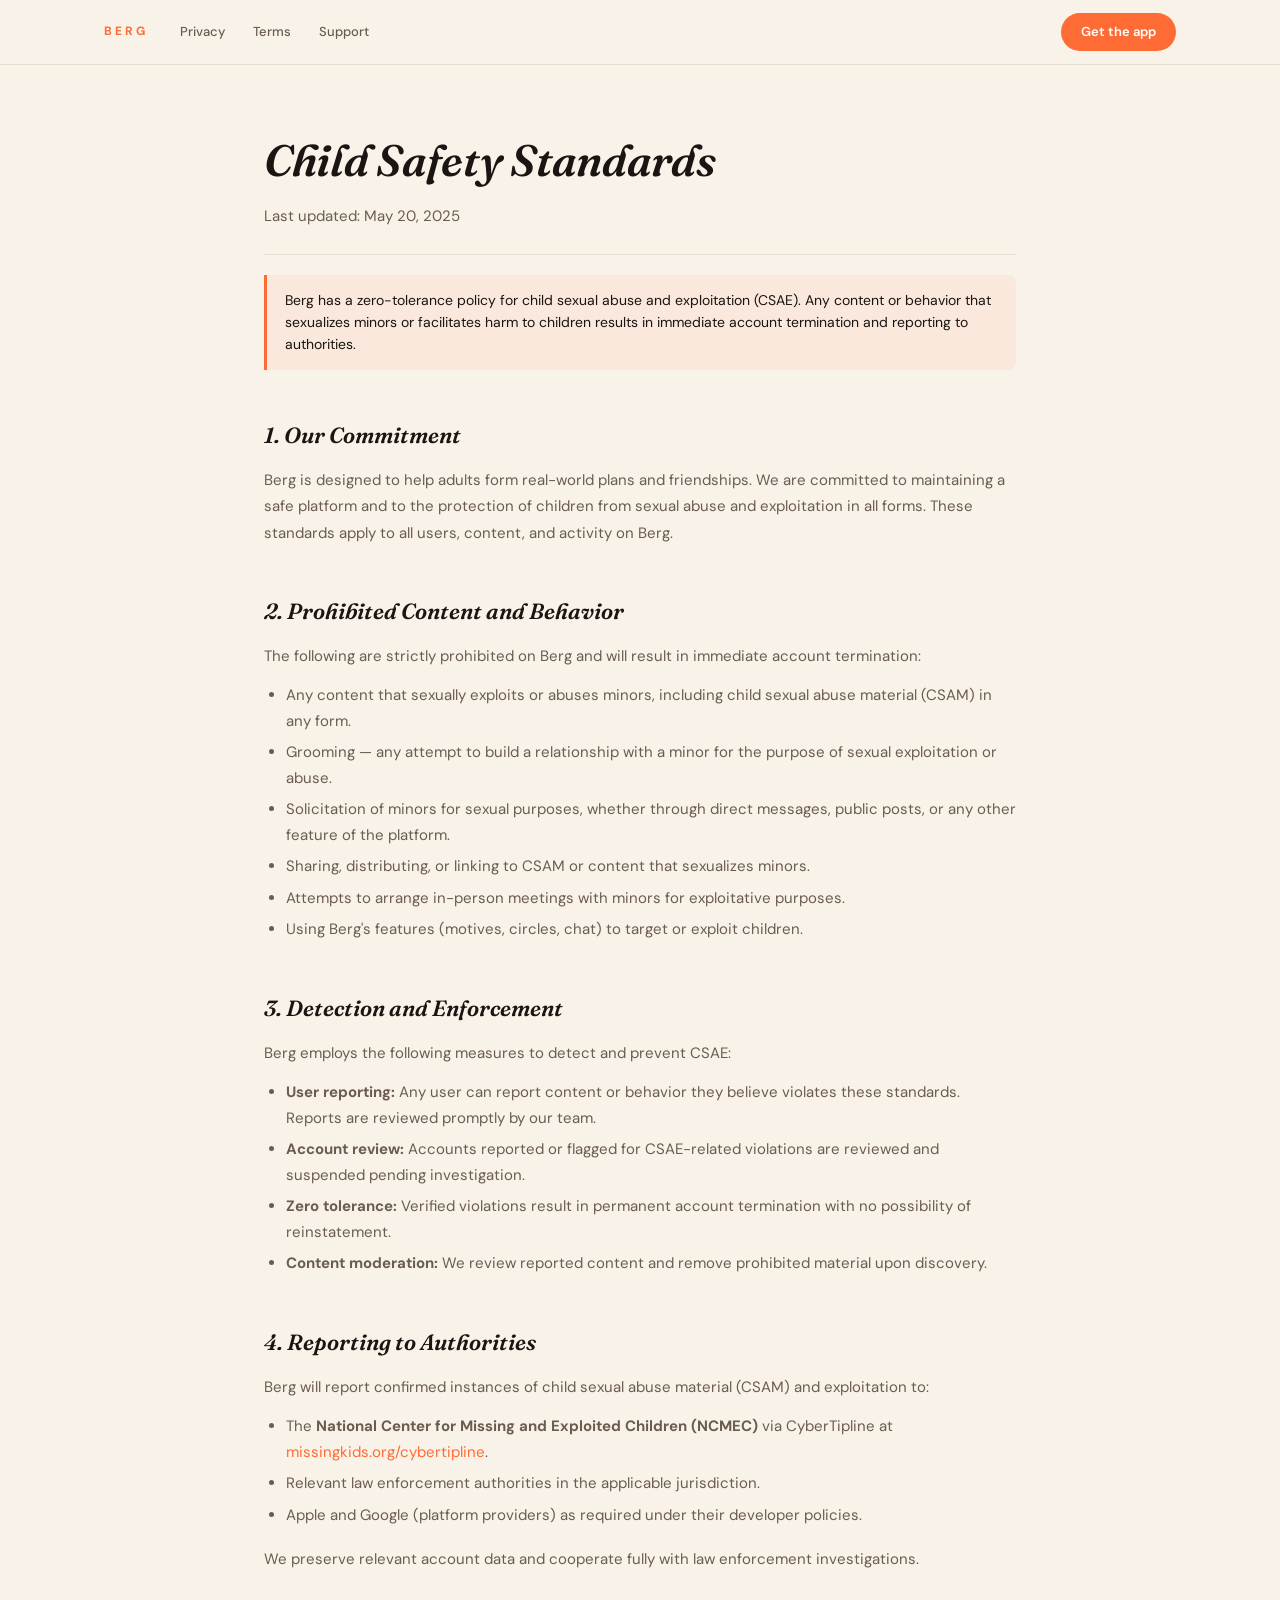
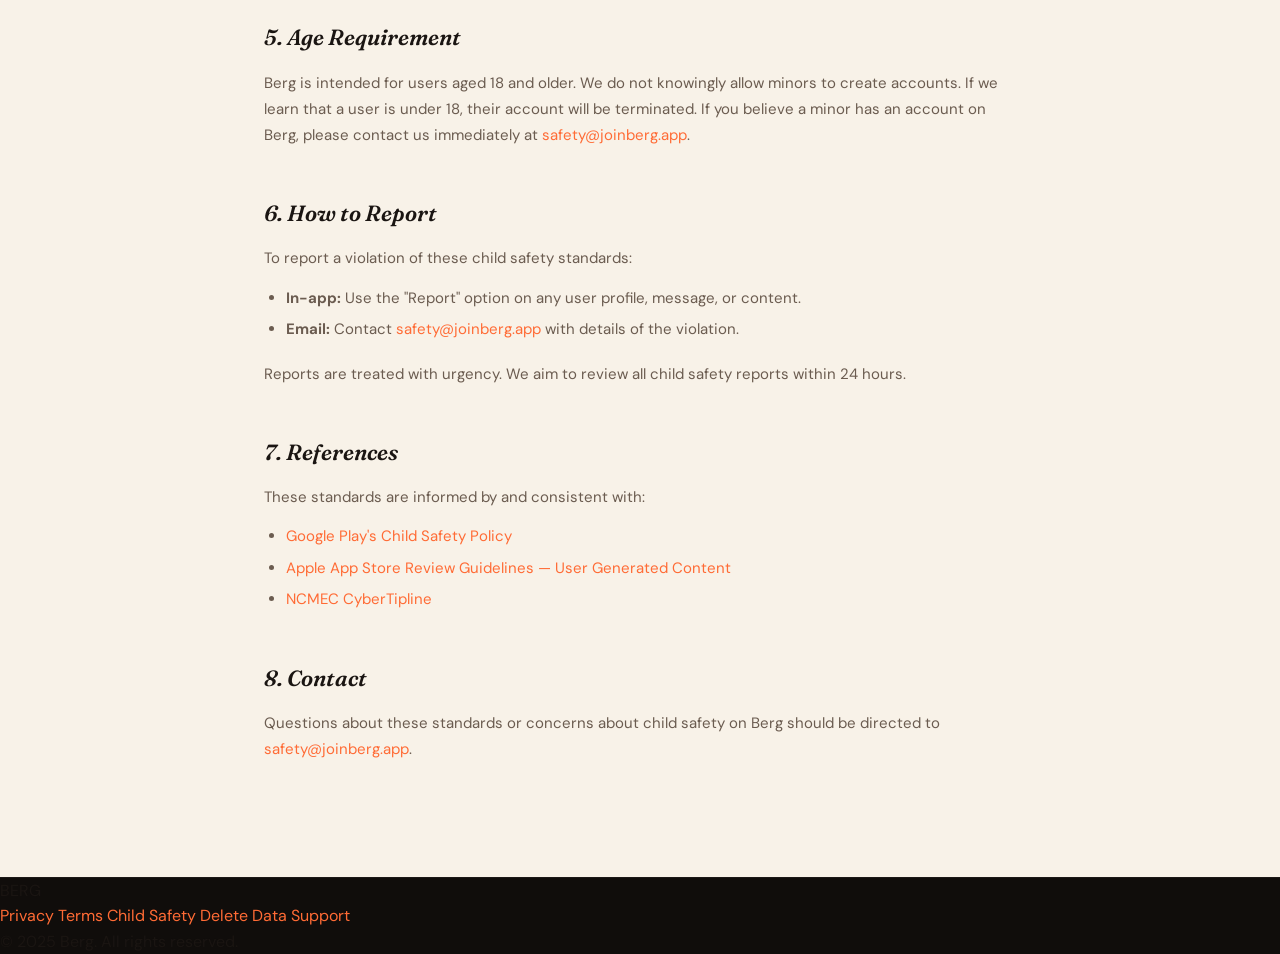
==== csae-standards.html @ 7576d9a3 "feat(csae-standards): add Child Safety Standards page and link in footer" ====
<!DOCTYPE html>
<html lang="en">
<head>
  <meta charset="UTF-8" />
  <meta name="viewport" content="width=device-width, initial-scale=1.0" />
  <title>Child Safety Standards — Berg</title>
  <meta name="description" content="Berg's standards and policies against child sexual abuse and exploitation (CSAE)." />
  <link rel="canonical" href="https://berg.app/csae-standards.html" />
  <link rel="stylesheet" href="styles.css" />
</head>
<body>

  <nav class="nav" aria-label="Main navigation">
    <div class="nav-inner">
      <a href="index.html" class="nav-wordmark" aria-label="Berg home">BERG</a>
      <div class="nav-links">
        <a href="privacy.html">Privacy</a>
        <a href="terms.html">Terms</a>
        <a href="mailto:support@joinberg.app">Support</a>
      </div>
      <a href="index.html#download" class="nav-cta">Get the app</a>
      <button class="nav-hamburger" aria-label="Open menu" aria-expanded="false">
        <span></span><span></span><span></span>
      </button>
    </div>
    <div class="nav-mobile" aria-hidden="true">
      <a href="privacy.html">Privacy</a>
      <a href="terms.html">Terms</a>
      <a href="mailto:support@joinberg.app">Support</a>
      <a href="index.html#download" class="nav-mobile-cta">Get the app</a>
    </div>
  </nav>

  <main>
    <div class="legal-page">
      <h1>Child Safety Standards</h1>
      <p class="legal-meta">Last updated: May 20, 2025</p>

      <div class="legal-highlight">
        Berg has a zero-tolerance policy for child sexual abuse and exploitation (CSAE). Any content or behavior that sexualizes minors or facilitates harm to children results in immediate account termination and reporting to authorities.
      </div>

      <h2>1. Our Commitment</h2>
      <p>Berg is designed to help adults form real-world plans and friendships. We are committed to maintaining a safe platform and to the protection of children from sexual abuse and exploitation in all forms. These standards apply to all users, content, and activity on Berg.</p>

      <h2>2. Prohibited Content and Behavior</h2>
      <p>The following are strictly prohibited on Berg and will result in immediate account termination:</p>
      <ul>
        <li>Any content that sexually exploits or abuses minors, including child sexual abuse material (CSAM) in any form.</li>
        <li>Grooming — any attempt to build a relationship with a minor for the purpose of sexual exploitation or abuse.</li>
        <li>Solicitation of minors for sexual purposes, whether through direct messages, public posts, or any other feature of the platform.</li>
        <li>Sharing, distributing, or linking to CSAM or content that sexualizes minors.</li>
        <li>Attempts to arrange in-person meetings with minors for exploitative purposes.</li>
        <li>Using Berg's features (motives, circles, chat) to target or exploit children.</li>
      </ul>

      <h2>3. Detection and Enforcement</h2>
      <p>Berg employs the following measures to detect and prevent CSAE:</p>
      <ul>
        <li><strong>User reporting:</strong> Any user can report content or behavior they believe violates these standards. Reports are reviewed promptly by our team.</li>
        <li><strong>Account review:</strong> Accounts reported or flagged for CSAE-related violations are reviewed and suspended pending investigation.</li>
        <li><strong>Zero tolerance:</strong> Verified violations result in permanent account termination with no possibility of reinstatement.</li>
        <li><strong>Content moderation:</strong> We review reported content and remove prohibited material upon discovery.</li>
      </ul>

      <h2>4. Reporting to Authorities</h2>
      <p>Berg will report confirmed instances of child sexual abuse material (CSAM) and exploitation to:</p>
      <ul>
        <li>The <strong>National Center for Missing and Exploited Children (NCMEC)</strong> via CyberTipline at <a href="https://www.missingkids.org/gethelpnow/cybertipline" target="_blank" rel="noopener noreferrer">missingkids.org/cybertipline</a>.</li>
        <li>Relevant law enforcement authorities in the applicable jurisdiction.</li>
        <li>Apple and Google (platform providers) as required under their developer policies.</li>
      </ul>
      <p>We preserve relevant account data and cooperate fully with law enforcement investigations.</p>

      <h2>5. Age Requirement</h2>
      <p>Berg is intended for users aged 18 and older. We do not knowingly allow minors to create accounts. If we learn that a user is under 18, their account will be terminated. If you believe a minor has an account on Berg, please contact us immediately at <a href="mailto:safety@joinberg.app">safety@joinberg.app</a>.</p>

      <h2>6. How to Report</h2>
      <p>To report a violation of these child safety standards:</p>
      <ul>
        <li><strong>In-app:</strong> Use the "Report" option on any user profile, message, or content.</li>
        <li><strong>Email:</strong> Contact <a href="mailto:safety@joinberg.app">safety@joinberg.app</a> with details of the violation.</li>
      </ul>
      <p>Reports are treated with urgency. We aim to review all child safety reports within 24 hours.</p>

      <h2>7. References</h2>
      <p>These standards are informed by and consistent with:</p>
      <ul>
        <li><a href="https://support.google.com/googleplay/android-developer/answer/14747720" target="_blank" rel="noopener noreferrer">Google Play's Child Safety Policy</a></li>
        <li><a href="https://developer.apple.com/app-store/review/guidelines/#user-generated-content" target="_blank" rel="noopener noreferrer">Apple App Store Review Guidelines — User Generated Content</a></li>
        <li><a href="https://www.missingkids.org/gethelpnow/cybertipline" target="_blank" rel="noopener noreferrer">NCMEC CyberTipline</a></li>
      </ul>

      <h2>8. Contact</h2>
      <p>Questions about these standards or concerns about child safety on Berg should be directed to <a href="mailto:safety@joinberg.app">safety@joinberg.app</a>.</p>

    </div>
  </main>

  <footer class="footer">
    <div class="footer-inner">
      <span class="footer-wordmark">BERG</span>
      <nav class="footer-links" aria-label="Footer navigation">
        <a href="privacy.html">Privacy</a>
        <a href="terms.html">Terms</a>
        <a href="csae-standards.html">Child Safety</a>
        <a href="delete-data.html">Delete Data</a>
        <a href="mailto:support@joinberg.app">Support</a>
      </nav>
      <p class="footer-copy">&copy; 2025 Berg. All rights reserved.</p>
    </div>
  </footer>

</body>
</html>
---- styles.css ----
@import url('https://fonts.googleapis.com/css2?family=Fraunces:ital,wght@0,400;0,600;1,400;1,600&family=DM+Sans:wght@400;500;600;700&display=swap');

/* ── Reset & tokens ──────────────────────────────────────────────────────── */
*, *::before, *::after { box-sizing: border-box; margin: 0; padding: 0; }

:root {
  --primary:       #FF6B35;
  --primary-dk:    #E55A25;
  --primary-a12:   rgba(255,107,53,0.12);
  --primary-a25:   rgba(255,107,53,0.25);
  --bg-warm:       #F8F2E8;
  --bg-dark:       #100D0B;
  --bg-dark2:      #1A1410;
  --bg-card:       #ffffff;
  --text:          #1A1512;
  --text-sec:      #6B5C50;
  --text-inv:      #F2E8DC;
  --text-inv-sec:  rgba(242,232,220,0.55);
  --border:        #E8DDD0;
  --border-dk:     rgba(255,255,255,0.08);
  --radius-sm:     8px;
  --radius-md:     14px;
  --radius-lg:     24px;
  --radius-xl:     32px;
  --shadow-sm:     0 2px 8px rgba(26,21,18,0.06);
  --shadow-md:     0 8px 32px rgba(26,21,18,0.12);
  --shadow-lg:     0 24px 64px rgba(26,21,18,0.18);
  --ff-head:       'Fraunces', Georgia, serif;
  --ff-body:       'DM Sans', system-ui, sans-serif;
  --ease:          cubic-bezier(0.4, 0, 0.2, 1);
}

html { scroll-behavior: smooth; }

body {
  font-family: var(--ff-body);
  background: var(--bg-warm);
  color: var(--text);
  line-height: 1.6;
  -webkit-font-smoothing: antialiased;
  overflow-x: hidden;
}

a { color: var(--primary); text-decoration: none; }
img { max-width: 100%; display: block; }

/* ── Scroll reveal ───────────────────────────────────────────────────────── */
.reveal {
  opacity: 0;
  transform: translateY(24px);
  transition: opacity 0.6s var(--ease), transform 0.6s var(--ease);
}
.reveal.revealed { opacity: 1; transform: translateY(0); }

.stagger-1 { transition-delay: 0.08s; }
.stagger-2 { transition-delay: 0.16s; }
.stagger-3 { transition-delay: 0.24s; }
.stagger-4 { transition-delay: 0.32s; }

@media (prefers-reduced-motion: reduce) {
  .reveal { opacity: 1; transform: none; transition: none; }
  * { animation-duration: 0.01ms !important; transition-duration: 0.01ms !important; }
}

/* ── Layout ──────────────────────────────────────────────────────────────── */
.container {
  max-width: 1120px;
  margin: 0 auto;
  padding: 0 24px;
}
.section { padding: 96px 0; }

/* ── Nav ─────────────────────────────────────────────────────────────────── */
.nav {
  position: sticky;
  top: 0;
  z-index: 200;
  background: rgba(248,242,232,0.88);
  backdrop-filter: blur(20px);
  -webkit-backdrop-filter: blur(20px);
  border-bottom: 1px solid var(--border);
}

.nav-inner {
  max-width: 1120px;
  margin: 0 auto;
  padding: 0 24px;
  height: 64px;
  display: flex;
  align-items: center;
  gap: 32px;
}

.nav-wordmark {
  font-family: var(--ff-body);
  font-weight: 700;
  font-size: 12px;
  letter-spacing: 3px;
  color: var(--primary);
  cursor: pointer;
  flex-shrink: 0;
}

.nav-links {
  display: flex;
  align-items: center;
  gap: 28px;
  flex: 1;
}

.nav-links a {
  font-size: 13px;
  font-weight: 500;
  color: var(--text-sec);
  transition: color 0.18s var(--ease);
  cursor: pointer;
}
.nav-links a:hover { color: var(--text); }

.nav-cta {
  background: var(--primary);
  color: #fff !important;
  padding: 9px 20px;
  border-radius: 20px;
  font-size: 13px;
  font-weight: 600;
  transition: background 0.18s var(--ease), transform 0.18s var(--ease);
  flex-shrink: 0;
  cursor: pointer;
}
.nav-cta:hover { background: var(--primary-dk); transform: translateY(-1px); }

.nav-hamburger {
  display: none;
  flex-direction: column;
  justify-content: center;
  gap: 5px;
  width: 40px;
  height: 40px;
  background: none;
  border: none;
  cursor: pointer;
  padding: 8px;
  margin-left: auto;
}
.nav-hamburger span {
  display: block;
  height: 1.5px;
  background: var(--text);
  border-radius: 2px;
  transition: transform 0.2s, opacity 0.2s;
}
.nav-hamburger.open span:nth-child(1) { transform: translateY(6.5px) rotate(45deg); }
.nav-hamburger.open span:nth-child(2) { opacity: 0; }
.nav-hamburger.open span:nth-child(3) { transform: translateY(-6.5px) rotate(-45deg); }

.nav-mobile {
  display: none;
  flex-direction: column;
  background: rgba(248,242,232,0.98);
  backdrop-filter: blur(20px);
  border-top: 1px solid var(--border);
  padding: 20px 24px 28px;
  gap: 4px;
}
.nav-mobile.open { display: flex; }
.nav-mobile a {
  font-size: 15px;
  font-weight: 500;
  color: var(--text-sec);
  padding: 10px 0;
  border-bottom: 1px solid var(--border);
  transition: color 0.15s;
}
.nav-mobile a:last-child { border-bottom: none; }
.nav-mobile a:hover { color: var(--text); }
.nav-mobile-cta {
  margin-top: 12px;
  background: var(--primary) !important;
  color: #fff !important;
  text-align: center;
  padding: 13px !important;
  border-radius: var(--radius-md) !important;
  border-bottom: none !important;
  font-weight: 600 !important;
}

/* ── Hero ────────────────────────────────────────────────────────────────── */
.hero {
  background: var(--bg-dark);
  position: relative;
  overflow: hidden;
  padding: 88px 0 104px;
}

.hero-bg-glow {
  position: absolute;
  bottom: -100px;
  left: 50%;
  transform: translateX(-50%);
  width: 900px;
  height: 500px;
  background: radial-gradient(ellipse at center, rgba(255,107,53,0.16) 0%, transparent 65%);
  pointer-events: none;
}

.hero-inner {
  display: grid;
  grid-template-columns: 1fr 440px;
  gap: 80px;
  align-items: center;
}

.hero-eyebrow {
  display: inline-flex;
  align-items: center;
  gap: 8px;
  background: var(--primary-a12);
  border: 1px solid var(--primary-a25);
  border-radius: 20px;
  padding: 6px 14px;
  font-size: 12px;
  font-weight: 500;
  color: var(--primary);
  margin-bottom: 28px;
}
.hero-eyebrow-dot {
  width: 6px;
  height: 6px;
  background: var(--primary);
  border-radius: 50%;
  animation: pulse 2.4s ease-in-out infinite;
  flex-shrink: 0;
}
@keyframes pulse {
  0%, 100% { opacity: 1; transform: scale(1); }
  50%       { opacity: 0.4; transform: scale(0.75); }
}

.hero-headline {
  font-family: var(--ff-head);
  font-size: clamp(36px, 4.5vw, 60px);
  font-style: italic;
  font-weight: 600;
  color: var(--text-inv);
  line-height: 1.08;
  letter-spacing: -0.5px;
  margin-bottom: 22px;
}
.hero-headline em {
  color: var(--primary);
  font-style: italic;
}

.hero-sub {
  font-size: 17px;
  color: var(--text-inv-sec);
  line-height: 1.7;
  margin-bottom: 40px;
}

.hero-actions {
  display: flex;
  gap: 12px;
  flex-wrap: wrap;
}

.store-badge {
  display: inline-flex;
  align-items: center;
  gap: 10px;
  background: #fff;
  color: var(--text);
  padding: 12px 20px;
  border-radius: var(--radius-md);
  font-weight: 600;
  font-size: 14px;
  transition: transform 0.18s var(--ease), box-shadow 0.18s var(--ease);
  box-shadow: 0 2px 12px rgba(0,0,0,0.18);
  cursor: pointer;
}
.store-badge:hover { transform: translateY(-2px); box-shadow: 0 8px 28px rgba(0,0,0,0.22); }
.store-badge svg { flex-shrink: 0; }
.store-badge small  { display: block; font-size: 10px; font-weight: 400; opacity: 0.6; }
.store-badge strong { display: block; font-size: 15px; }

/* ── Phone mockup ────────────────────────────────────────────────────────── */
.hero-visual {
  position: relative;
  display: flex;
  justify-content: center;
  align-items: center;
  z-index: 1;
}

/* Perspective container — enables 3D depth */
.phone-scene {
  perspective: 1400px;
  perspective-origin: 50% 40%;
}

/* Float layer — continuous up/down bob after reveal */
.phone-floater {
  position: relative;
  animation: phoneFloat 7s ease-in-out 1.5s infinite;
}

@keyframes phoneFloat {
  0%, 100% { transform: translateY(0); }
  50%       { transform: translateY(-12px); }
}

/* Reveal layer — 3D rotation on page load */
.phone-wrap {
  position: relative;
  transform-style: preserve-3d;
  animation: phoneReveal 1.4s cubic-bezier(0.22, 1, 0.36, 1) both;
}

@keyframes phoneReveal {
  from {
    opacity: 0;
    transform: rotateY(42deg) rotateX(14deg) translateY(48px) scale(0.88);
  }
  to {
    opacity: 1;
    transform: rotateY(-12deg) rotateX(5deg) translateY(0) scale(1);
  }
}

/* Screen content reveals sequentially after phone settles */
.app-topbar        { animation: contentUp 0.5s cubic-bezier(0.22,1,0.36,1) 1.3s both; }
.app-card-featured { animation: contentUp 0.5s cubic-bezier(0.22,1,0.36,1) 1.45s both; }
.app-row           { animation: contentUp 0.5s cubic-bezier(0.22,1,0.36,1) 1.6s both; }
.app-pill          { animation: contentUp 0.5s cubic-bezier(0.22,1,0.36,1) 1.75s both; }

@keyframes contentUp {
  from { opacity: 0; transform: translateY(14px); }
  to   { opacity: 1; transform: translateY(0); }
}

/* Float badges fade in after phone settles */
.float-badge--tl { animation: floaty 5s ease-in-out 2.4s infinite, badgeFadeIn 0.6s cubic-bezier(0.22,1,0.36,1) 1.8s both; }
.float-badge--br { animation: floaty 5s ease-in-out 3.5s infinite, badgeFadeIn 0.6s cubic-bezier(0.22,1,0.36,1) 2.0s both; }

@keyframes badgeFadeIn {
  from { opacity: 0; transform: scale(0.85) translateY(6px); }
  to   { opacity: 1; transform: scale(1) translateY(0); }
}

@media (prefers-reduced-motion: reduce) {
  .phone-wrap,
  .phone-floater,
  .app-topbar,
  .app-card-featured,
  .app-row,
  .app-pill,
  .float-badge--tl,
  .float-badge--br { animation: none; opacity: 1; transform: none; }
}

.phone-frame {
  width: 256px;
  height: 520px;
  background: var(--bg-dark2);
  border-radius: 48px;
  border: 2px solid rgba(255,255,255,0.1);
  position: relative;
  box-shadow:
    0 48px 96px rgba(0,0,0,0.55),
    0 0 0 1px rgba(255,255,255,0.04) inset,
    0 1px 0 rgba(255,255,255,0.08) inset;
  overflow: hidden;
}

.phone-notch {
  position: absolute;
  top: 0;
  left: 50%;
  transform: translateX(-50%);
  width: 88px;
  height: 26px;
  background: var(--bg-dark2);
  border-radius: 0 0 16px 16px;
  z-index: 10;
}

.phone-screen {
  position: absolute;
  inset: 0;
  background: #0e0b09;
  border-radius: 46px;
  overflow: hidden;
}

/* One-shot shimmer sweep across the screen on reveal */
.phone-screen::after {
  content: '';
  position: absolute;
  inset: 0;
  background: linear-gradient(
    130deg,
    transparent 30%,
    rgba(255,255,255,0.06) 50%,
    transparent 70%
  );
  transform: translateX(-100%);
  animation: screenShimmer 0.9s cubic-bezier(0.4, 0, 0.2, 1) 1.35s both;
  pointer-events: none;
  z-index: 20;
  border-radius: 46px;
}

@keyframes screenShimmer {
  from { transform: translateX(-100%); opacity: 1; }
  to   { transform: translateX(150%);  opacity: 1; }
}

.app-ui {
  padding: 44px 14px 18px;
  height: 100%;
  display: flex;
  flex-direction: column;
  gap: 10px;
}

.app-topbar {
  display: flex;
  justify-content: space-between;
  align-items: center;
  padding-bottom: 4px;
}
.app-topbar-title {
  font-size: 14px;
  font-weight: 700;
  color: var(--text-inv);
  letter-spacing: 0.3px;
}
.app-topbar-av {
  width: 28px;
  height: 28px;
  border-radius: 50%;
  background: linear-gradient(135deg, var(--primary) 0%, #ff9a6c 100%);
}

.app-card-featured {
  background: linear-gradient(140deg, rgba(255,107,53,0.22) 0%, rgba(255,107,53,0.06) 100%);
  border: 1px solid rgba(255,107,53,0.28);
  border-radius: 16px;
  padding: 14px;
}
.app-card-featured-chip {
  font-size: 9px;
  font-weight: 700;
  letter-spacing: 1.2px;
  color: var(--primary);
  margin-bottom: 5px;
}
.app-card-featured-title {
  font-size: 14px;
  font-weight: 700;
  color: var(--text-inv);
  margin-bottom: 4px;
}
.app-card-featured-meta {
  font-size: 10px;
  color: rgba(242,232,220,0.38);
}

.app-row {
  display: grid;
  grid-template-columns: 1fr 1fr;
  gap: 8px;
}
.app-card-sm {
  background: rgba(255,255,255,0.05);
  border: 1px solid rgba(255,255,255,0.07);
  border-radius: 12px;
  padding: 12px;
}
.app-card-sm-icon { font-size: 18px; margin-bottom: 5px; }
.app-card-sm-title { font-size: 11px; font-weight: 700; color: var(--text-inv); margin-bottom: 2px; }
.app-card-sm-meta  { font-size: 9px;  color: rgba(242,232,220,0.38); }

.app-pill {
  margin-top: auto;
  background: var(--primary);
  color: #fff;
  text-align: center;
  padding: 10px;
  border-radius: 12px;
  font-size: 11px;
  font-weight: 600;
}

/* Floating badges */
.float-badge {
  position: absolute;
  background: rgba(255,255,255,0.95);
  backdrop-filter: blur(12px);
  border-radius: 12px;
  padding: 9px 14px;
  box-shadow: var(--shadow-md);
  display: flex;
  align-items: center;
  gap: 8px;
  font-size: 12px;
  font-weight: 600;
  color: var(--text);
  white-space: nowrap;
}
.float-badge--tl {
  top: 48px;
  right: -28px;
}
.float-badge--br {
  bottom: 72px;
  left: -28px;
}

@keyframes floaty {
  0%, 100% { transform: translateY(0); }
  50%       { transform: translateY(-7px); }
}

.avatar-stack { display: flex; }
.av-chip {
  width: 22px;
  height: 22px;
  border-radius: 50%;
  border: 2px solid #fff;
  margin-left: -6px;
}
.av-chip:first-child { margin-left: 0; }
.av-o { background: linear-gradient(135deg, #FF6B35 0%, #ff9a6c 100%); }
.av-p { background: linear-gradient(135deg, #6366f1 0%, #a78bfa 100%); }
.av-g { background: linear-gradient(135deg, #10b981 0%, #34d399 100%); }

/* ── Shared section labels ───────────────────────────────────────────────── */
.section-label {
  font-size: 11px;
  font-weight: 700;
  letter-spacing: 2.5px;
  color: var(--primary);
  text-align: center;
  margin-bottom: 12px;
}

.section-title {
  font-family: var(--ff-head);
  font-size: clamp(28px, 3.5vw, 44px);
  font-style: italic;
  font-weight: 600;
  text-align: center;
  color: var(--text);
  letter-spacing: -0.3px;
  line-height: 1.12;
  margin-bottom: 56px;
}

/* ── Features bento ──────────────────────────────────────────────────────── */
.features { background: var(--bg-warm); }

.bento {
  display: grid;
  grid-template-columns: 1.5fr 1fr 1fr;
  grid-template-rows: auto;
  gap: 18px;
}

.bento-card {
  background: var(--bg-card);
  border-radius: var(--radius-xl);
  padding: 36px 30px;
  border: 1px solid var(--border);
  box-shadow: var(--shadow-sm);
  transition:
    transform 0.22s var(--ease),
    box-shadow 0.22s var(--ease),
    border-color 0.22s var(--ease);
}
.bento-card:hover {
  transform: translateY(-5px);
  box-shadow: var(--shadow-md);
  border-color: var(--primary-a25);
}

.bento-card--accent {
  background: var(--bg-dark);
  border-color: var(--border-dk);
}
.bento-card--accent:hover { border-color: rgba(255,107,53,0.35); }
.bento-card--accent .bento-title { color: var(--text-inv); }
.bento-card--accent .bento-desc  { color: var(--text-inv-sec); }
.bento-card--accent .bento-icon  { background: rgba(255,107,53,0.15); color: var(--primary); }

.bento-icon {
  width: 52px;
  height: 52px;
  border-radius: 14px;
  background: var(--primary-a12);
  color: var(--primary);
  display: flex;
  align-items: center;
  justify-content: center;
  margin-bottom: 22px;
}

.bento-title {
  font-family: var(--ff-head);
  font-size: 24px;
  font-style: italic;
  font-weight: 600;
  color: var(--text);
  margin-bottom: 12px;
}

.bento-desc {
  font-size: 15px;
  color: var(--text-sec);
  line-height: 1.68;
}

.bento-chip {
  display: inline-flex;
  margin-top: 22px;
  background: var(--primary-a12);
  color: var(--primary);
  font-size: 11px;
  font-weight: 600;
  padding: 5px 12px;
  border-radius: 20px;
}

/* ── How it works ────────────────────────────────────────────────────────── */
.how { background: var(--bg-card); }

.steps {
  display: grid;
  grid-template-columns: repeat(3, 1fr);
  gap: 40px;
}

.step { position: relative; text-align: center; }

.step-bg-num {
  position: absolute;
  top: -12px;
  left: 50%;
  transform: translateX(-50%);
  font-family: var(--ff-head);
  font-size: 120px;
  font-weight: 600;
  font-style: italic;
  color: rgba(26,21,18,0.04);
  line-height: 1;
  user-select: none;
  pointer-events: none;
  white-space: nowrap;
}

.step-content { position: relative; padding-top: 28px; }

.step-tag {
  display: inline-block;
  font-size: 11px;
  font-weight: 700;
  letter-spacing: 2px;
  color: var(--primary);
  margin-bottom: 12px;
}

.step-title {
  font-family: var(--ff-head);
  font-size: 22px;
  font-style: italic;
  font-weight: 600;
  color: var(--text);
  margin-bottom: 10px;
}

.step-desc {
  font-size: 15px;
  color: var(--text-sec);
  line-height: 1.65;
  max-width: 280px;
  margin: 0 auto;
}

/* ── Testimonials ────────────────────────────────────────────────────────── */
.testimonials { background: var(--bg-warm); }

.testimonials-grid {
  display: grid;
  grid-template-columns: repeat(3, 1fr);
  gap: 18px;
}

.testimonial {
  background: var(--bg-card);
  border-radius: var(--radius-lg);
  padding: 28px;
  border: 1px solid var(--border);
  box-shadow: var(--shadow-sm);
  transition: transform 0.2s var(--ease), box-shadow 0.2s var(--ease);
}
.testimonial:hover { transform: translateY(-3px); box-shadow: var(--shadow-md); }

.testimonial-stars {
  color: #F59E0B;
  font-size: 14px;
  letter-spacing: 1px;
  margin-bottom: 14px;
}

.testimonial-text {
  font-size: 15px;
  color: var(--text);
  line-height: 1.72;
  font-style: italic;
  margin-bottom: 22px;
}

.testimonial-author {
  display: flex;
  align-items: center;
  gap: 12px;
}

.testimonial-av {
  width: 40px;
  height: 40px;
  border-radius: 50%;
  flex-shrink: 0;
}
.av-or { background: linear-gradient(135deg, #FF6B35 0%, #ff9a6c 100%); }
.av-pu { background: linear-gradient(135deg, #6366f1 0%, #a78bfa 100%); }
.av-gr { background: linear-gradient(135deg, #10b981 0%, #34d399 100%); }

.testimonial-name { font-size: 14px; font-weight: 600; color: var(--text); }
.testimonial-role { font-size: 12px; color: var(--text-sec); margin-top: 2px; }

/* ── Download CTA ────────────────────────────────────────────────────────── */
.cta-section {
  background: var(--bg-dark);
  padding: 100px 0;
  text-align: center;
  position: relative;
  overflow: hidden;
}

.cta-glow {
  position: absolute;
  top: 50%;
  left: 50%;
  transform: translate(-50%, -50%);
  width: 700px;
  height: 400px;
  background: radial-gradient(ellipse at center, rgba(255,107,53,0.18) 0%, transparent 65%);
  pointer-events: none;
}

.cta-section .hero-headline  { color: var(--text-inv); margin-bottom: 18px; }
.cta-section .hero-sub       { color: var(--text-inv-sec); margin-bottom: 40px; }
.cta-section .hero-actions   { justify-content: center; }

/* ── Footer ──────────────────────────────────────────────────────────────── */
.footer {
  background: var(--bg-dark);
  border-top: 1px solid rgba(255,255,255,0.05);
}

.footer-body {
  display: grid;
  grid-template-columns: 2fr 1fr 1fr;
  gap: 48px;
  padding: 64px 24px 48px;
  max-width: 1120px;
  margin: 0 auto;
}

.footer-tagline {
  font-size: 13px;
  color: rgba(242,232,220,0.32);
  line-height: 1.7;
  margin-top: 12px;
}

.footer-col-label {
  font-size: 11px;
  font-weight: 700;
  letter-spacing: 2px;
  color: rgba(242,232,220,0.28);
  text-transform: uppercase;
  margin-bottom: 16px;
}

.footer-col {
  display: flex;
  flex-direction: column;
  gap: 10px;
}
.footer-col a {
  font-size: 13px;
  color: rgba(242,232,220,0.48);
  transition: color 0.15s;
}
.footer-col a:hover { color: var(--text-inv); }

.footer-base {
  border-top: 1px solid rgba(255,255,255,0.05);
  padding: 20px 24px;
  text-align: center;
}
.footer-base p {
  font-size: 12px;
  color: rgba(242,232,220,0.18);
}

/* ── Legal pages ─────────────────────────────────────────────────────────── */
.legal-page {
  max-width: 800px;
  margin: 0 auto;
  padding: 60px 24px 100px;
}

.legal-page h1 {
  font-family: var(--ff-head);
  font-size: clamp(30px, 4vw, 44px);
  font-style: italic;
  font-weight: 600;
  color: var(--text);
  margin-bottom: 8px;
  letter-spacing: -0.3px;
}

.legal-meta {
  font-size: 13px;
  color: var(--text-sec);
  margin-bottom: 48px;
  padding-bottom: 24px;
  border-bottom: 1px solid var(--border);
}

.legal-page h2 {
  font-family: var(--ff-head);
  font-size: 22px;
  font-style: italic;
  font-weight: 600;
  color: var(--text);
  margin: 48px 0 14px;
}

.legal-page h3 {
  font-size: 15px;
  font-weight: 600;
  color: var(--text);
  margin: 24px 0 8px;
}

.legal-page p {
  font-size: 15px;
  color: var(--text-sec);
  line-height: 1.75;
  margin-bottom: 14px;
}

.legal-page ul,
.legal-page ol {
  margin: 10px 0 18px 22px;
}

.legal-page li {
  font-size: 15px;
  color: var(--text-sec);
  line-height: 1.7;
  margin-bottom: 6px;
}

.legal-page a { color: var(--primary); }

.legal-highlight {
  background: rgba(255,107,53,0.07);
  border-left: 3px solid var(--primary);
  border-radius: 0 var(--radius-sm) var(--radius-sm) 0;
  padding: 14px 18px;
  margin: 20px 0;
  font-size: 14px;
  color: var(--text);
  line-height: 1.6;
}

/* ── Responsive ──────────────────────────────────────────────────────────── */
@media (max-width: 1024px) {
  .hero-inner {
    grid-template-columns: 1fr;
    text-align: center;
    gap: 64px;
  }
  .hero-eyebrow,
  .hero-actions { justify-content: center; }
  .hero-eyebrow { display: inline-flex; }

  .bento { grid-template-columns: 1fr 1fr; }
  .bento-card:first-child { grid-column: span 2; }

  .footer-body { grid-template-columns: 1fr 1fr; }
  .footer-body > :first-child { grid-column: span 2; }
}

@media (max-width: 768px) {
  .section { padding: 72px 0; }

  .nav-links,
  .nav-cta    { display: none; }
  .nav-hamburger { display: flex; }

  .stats-grid   { flex-direction: column; gap: 20px; }
  .stat-divider { width: 60px; height: 1px; }
  .stat         { padding: 0; }

  .steps                  { grid-template-columns: 1fr; gap: 52px; }
  .step-bg-num            { font-size: 80px; }
  .testimonials-grid      { grid-template-columns: 1fr; }

  .float-badge--tl { right: -8px; }
  .float-badge--br { left: -8px; }
}

@media (max-width: 640px) {
  .hero { padding: 64px 0 80px; }

  .bento                        { grid-template-columns: 1fr; }
  .bento-card:first-child       { grid-column: span 1; }

  .phone-frame  { width: 220px; height: 448px; }
  .float-badge  { display: none; }

  .footer-body  { grid-template-columns: 1fr; }
  .footer-body > :first-child { grid-column: span 1; }

  .store-badge  { font-size: 13px; padding: 10px 16px; }
}
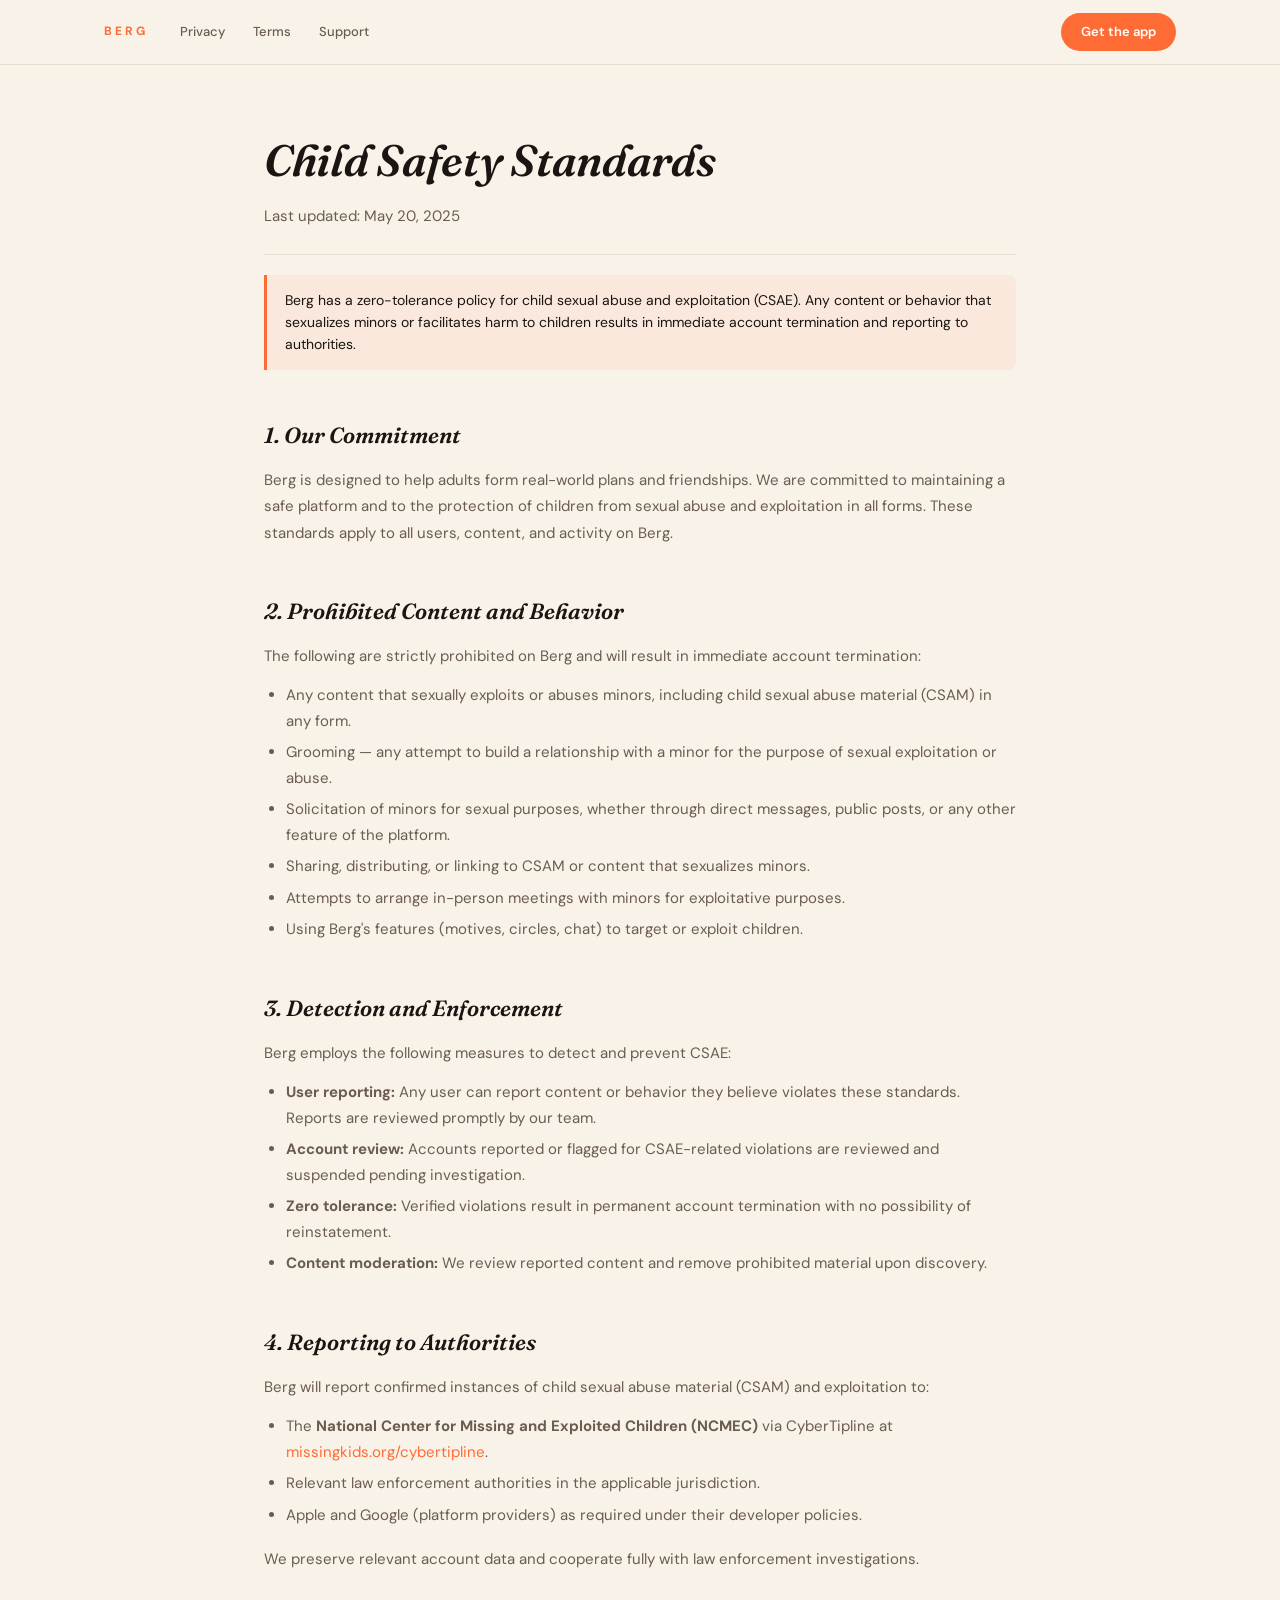
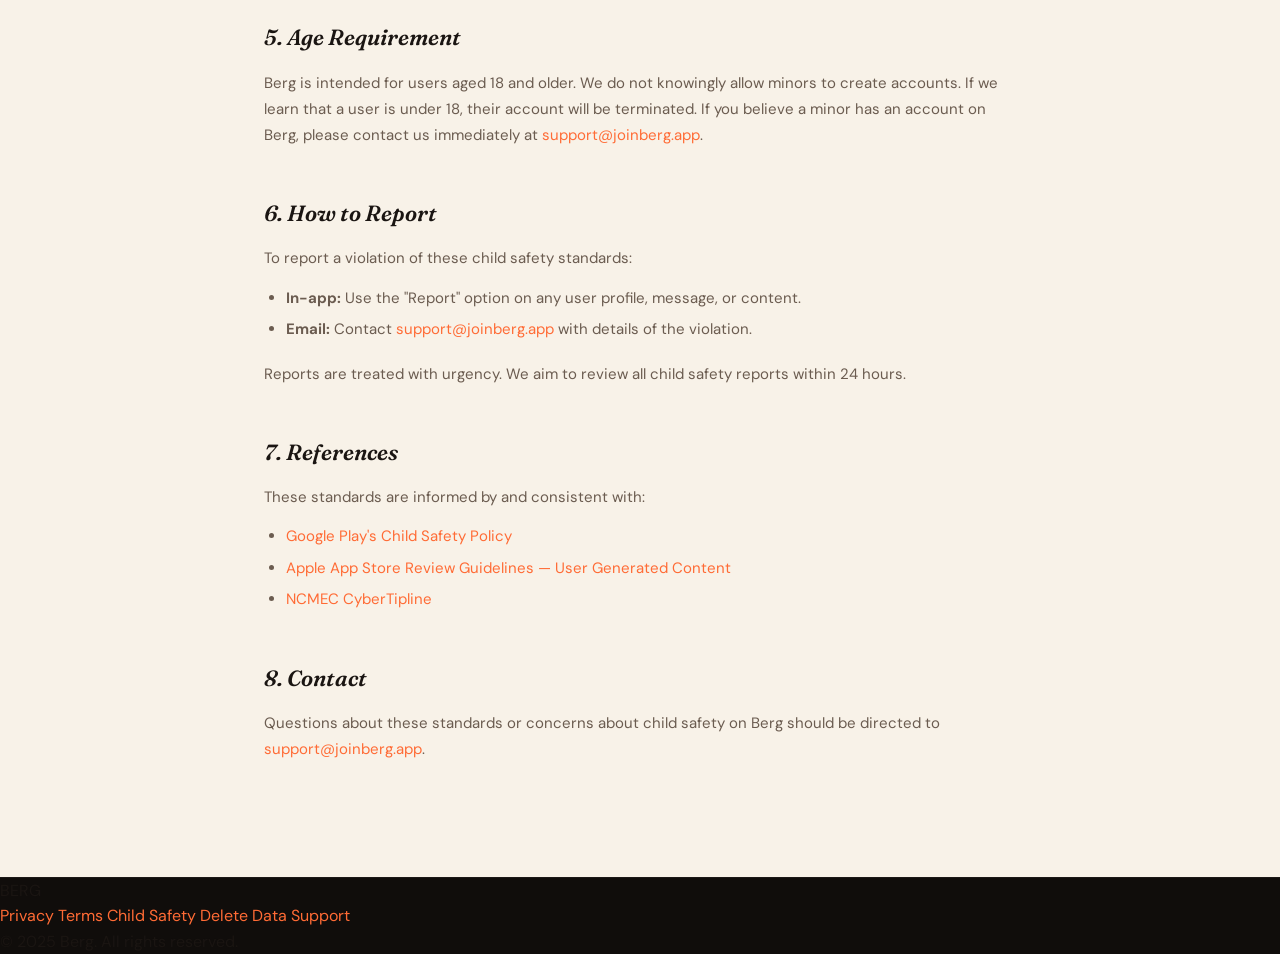
==== commit 86111f98: "fix(csae-standards): update support email address for reporting and inquiries" ====
--- a/csae-standards.html
+++ b/csae-standards.html
@@ -73,13 +73,13 @@
       <p>We preserve relevant account data and cooperate fully with law enforcement investigations.</p>
 
       <h2>5. Age Requirement</h2>
-      <p>Berg is intended for users aged 18 and older. We do not knowingly allow minors to create accounts. If we learn that a user is under 18, their account will be terminated. If you believe a minor has an account on Berg, please contact us immediately at <a href="mailto:safety@joinberg.app">safety@joinberg.app</a>.</p>
+      <p>Berg is intended for users aged 18 and older. We do not knowingly allow minors to create accounts. If we learn that a user is under 18, their account will be terminated. If you believe a minor has an account on Berg, please contact us immediately at <a href="mailto:support@joinberg.app">support@joinberg.app</a>.</p>
 
       <h2>6. How to Report</h2>
       <p>To report a violation of these child safety standards:</p>
       <ul>
         <li><strong>In-app:</strong> Use the "Report" option on any user profile, message, or content.</li>
-        <li><strong>Email:</strong> Contact <a href="mailto:safety@joinberg.app">safety@joinberg.app</a> with details of the violation.</li>
+        <li><strong>Email:</strong> Contact <a href="mailto:support@joinberg.app">support@joinberg.app</a> with details of the violation.</li>
       </ul>
       <p>Reports are treated with urgency. We aim to review all child safety reports within 24 hours.</p>
 
@@ -92,7 +92,7 @@
       </ul>
 
       <h2>8. Contact</h2>
-      <p>Questions about these standards or concerns about child safety on Berg should be directed to <a href="mailto:safety@joinberg.app">safety@joinberg.app</a>.</p>
+      <p>Questions about these standards or concerns about child safety on Berg should be directed to <a href="mailto:support@joinberg.app">support@joinberg.app</a>.</p>
 
     </div>
   </main>
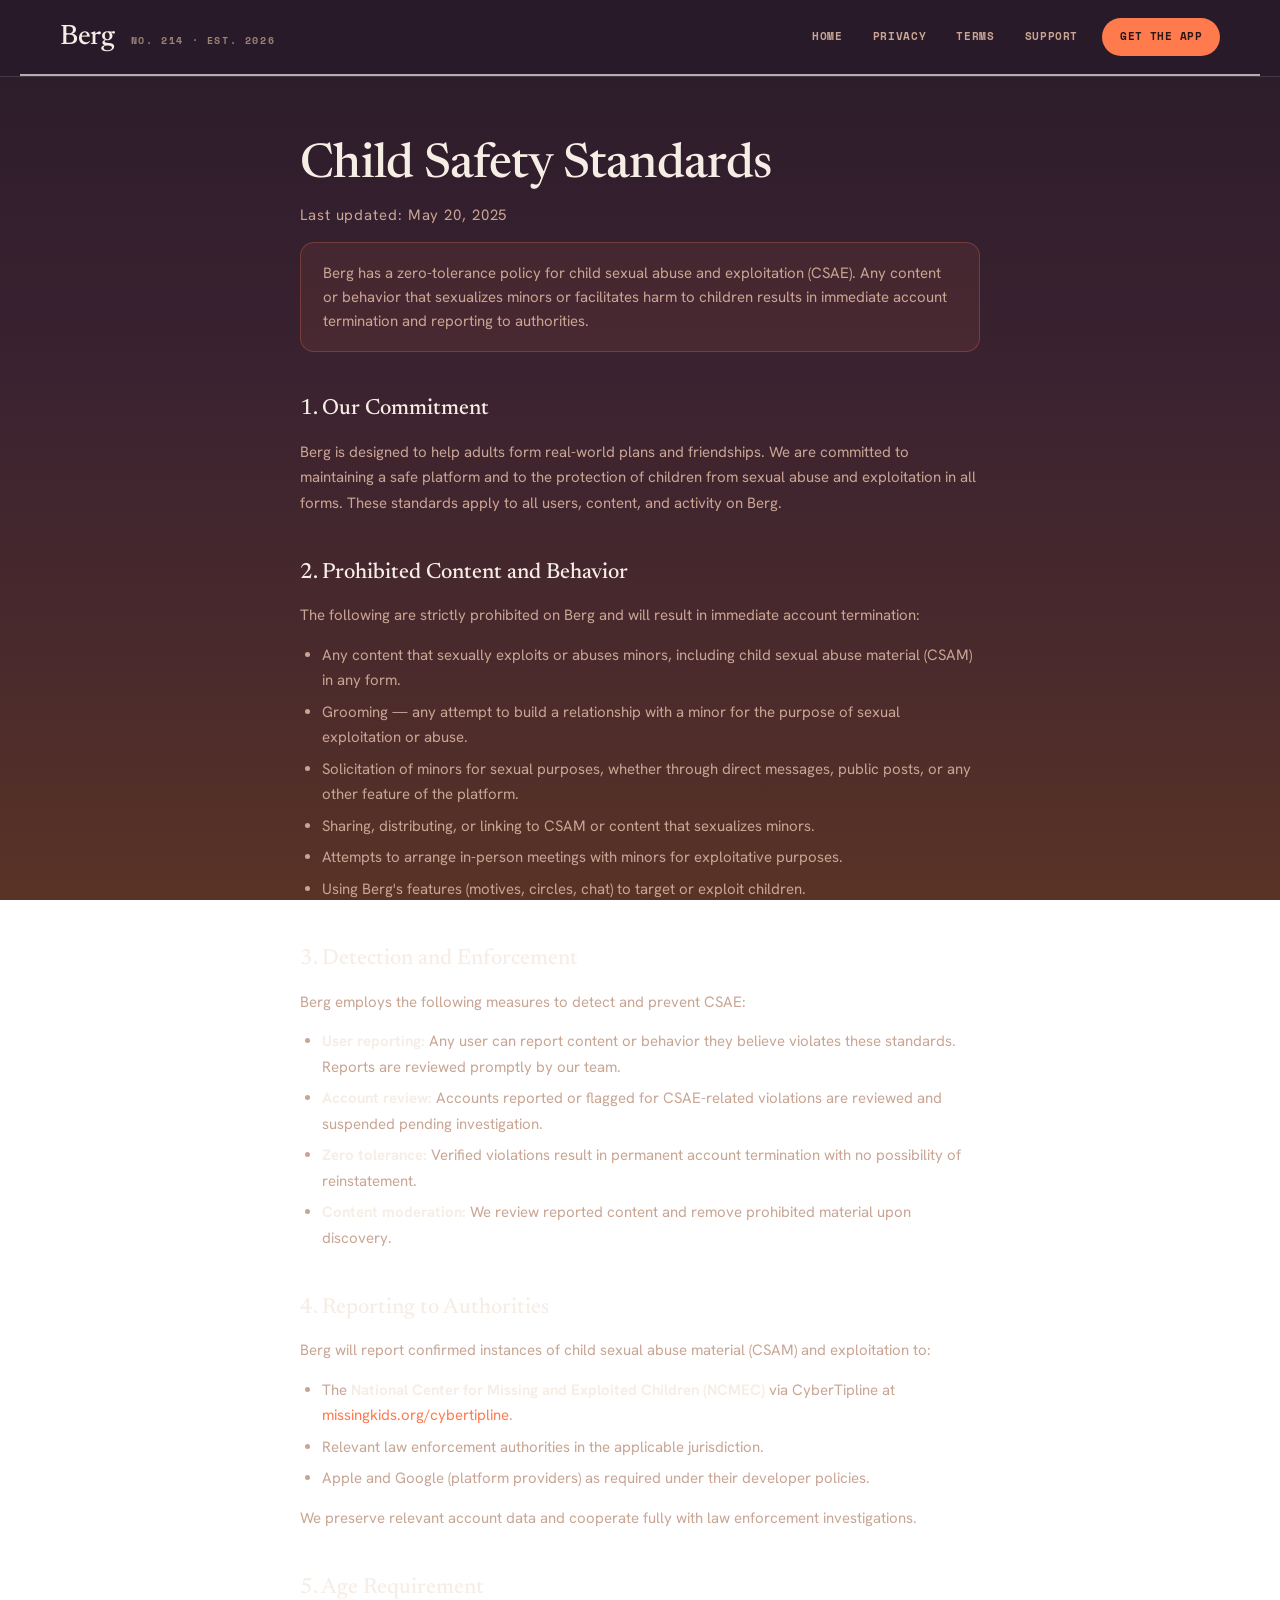
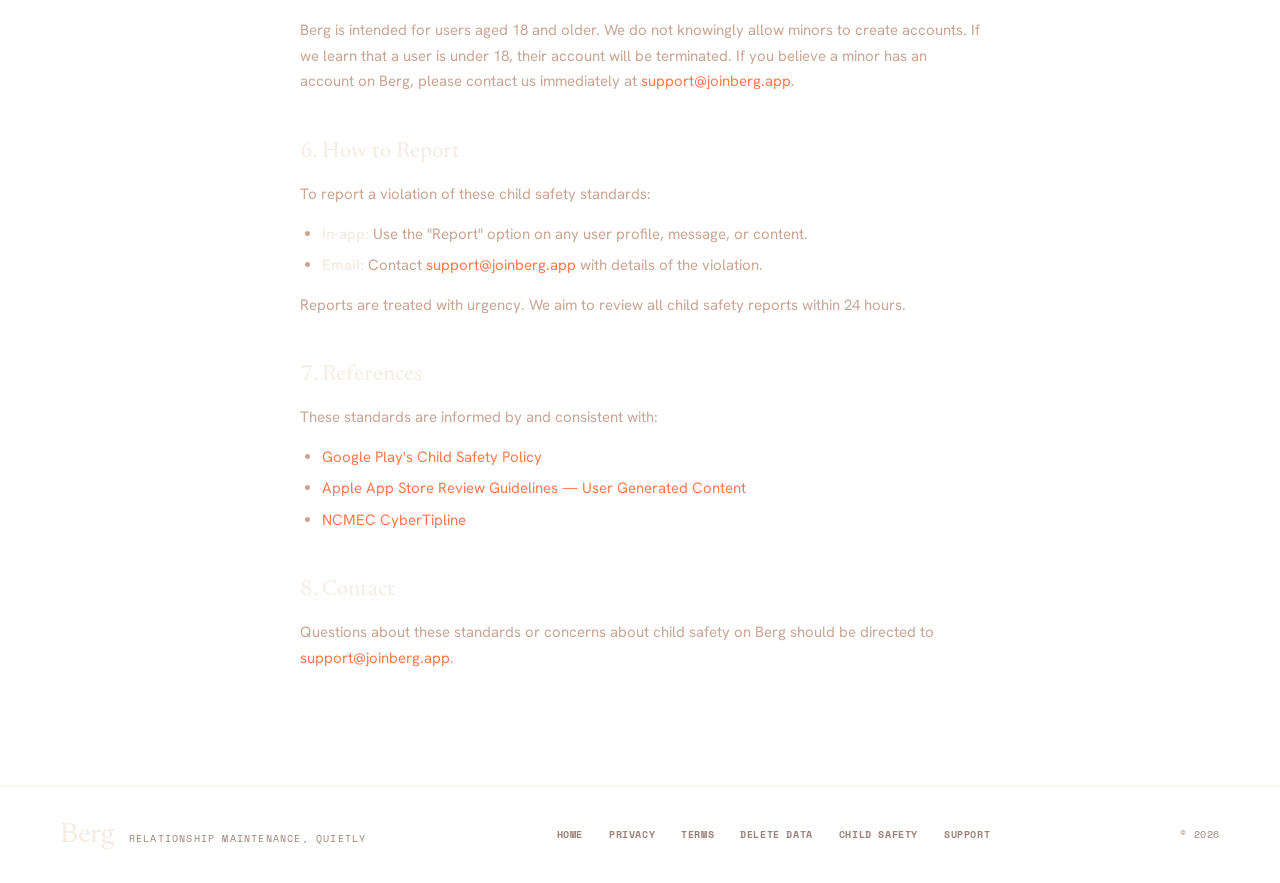
==== commit 67e7775e: "Refactor navigation and footer structure in terms.html - Updated navigation links to improve consist" ====
--- a/csae-standards.html
+++ b/csae-standards.html
@@ -12,22 +12,27 @@
 
   <nav class="nav" aria-label="Main navigation">
     <div class="nav-inner">
-      <a href="index.html" class="nav-wordmark" aria-label="Berg home">BERG</a>
+      <div class="nav-brand">
+        <a href="index.html" style="color:inherit;text-decoration:none;"><span class="nav-wordmark">Berg</span></a>
+        <span class="nav-edition">No. 214 · Est. 2026</span>
+      </div>
       <div class="nav-links">
+        <a href="index.html">Home</a>
         <a href="privacy.html">Privacy</a>
         <a href="terms.html">Terms</a>
         <a href="mailto:support@joinberg.app">Support</a>
       </div>
-      <a href="index.html#download" class="nav-cta">Get the app</a>
+      <a href="index.html" class="nav-cta">Get the app</a>
       <button class="nav-hamburger" aria-label="Open menu" aria-expanded="false">
         <span></span><span></span><span></span>
       </button>
     </div>
     <div class="nav-mobile" aria-hidden="true">
+      <a href="index.html">Home</a>
       <a href="privacy.html">Privacy</a>
       <a href="terms.html">Terms</a>
       <a href="mailto:support@joinberg.app">Support</a>
-      <a href="index.html#download" class="nav-mobile-cta">Get the app</a>
+      <a href="index.html" class="nav-mobile-cta">Get the app</a>
     </div>
   </nav>
 
@@ -97,19 +102,34 @@
     </div>
   </main>
 
-  <footer class="footer">
-    <div class="footer-inner">
-      <span class="footer-wordmark">BERG</span>
-      <nav class="footer-links" aria-label="Footer navigation">
+  <footer class="footer" aria-label="Site footer">
+    <div class="footer-inner container">
+      <div class="footer-brand">
+        <span class="nav-wordmark">Berg</span>
+        <span class="footer-tagline">Relationship maintenance, quietly</span>
+      </div>
+      <div class="footer-links">
+        <a href="index.html">Home</a>
         <a href="privacy.html">Privacy</a>
         <a href="terms.html">Terms</a>
-        <a href="csae-standards.html">Child Safety</a>
-        <a href="delete-data.html">Delete Data</a>
+        <a href="delete-data.html">Delete data</a>
+        <a href="csae-standards.html">Child safety</a>
         <a href="mailto:support@joinberg.app">Support</a>
-      </nav>
-      <p class="footer-copy">&copy; 2025 Berg. All rights reserved.</p>
+      </div>
+      <span class="footer-copy">© 2026</span>
     </div>
   </footer>
 
+  <script>
+    const hamburger = document.querySelector('.nav-hamburger');
+    const mobileNav = document.querySelector('.nav-mobile');
+    hamburger.addEventListener('click', () => {
+      const open = hamburger.getAttribute('aria-expanded') === 'true';
+      hamburger.setAttribute('aria-expanded', String(!open));
+      mobileNav.setAttribute('aria-hidden', String(open));
+      hamburger.classList.toggle('open');
+      mobileNav.classList.toggle('open');
+    });
+  </script>
 </body>
 </html>
--- a/styles.css
+++ b/styles.css
@@ -1,57 +1,64 @@
-@import url('https://fonts.googleapis.com/css2?family=Fraunces:ital,wght@0,400;0,600;1,400;1,600&family=DM+Sans:wght@400;500;600;700&display=swap');
+@import url('https://fonts.googleapis.com/css2?family=Newsreader:ital,opsz,wght@0,6..72,400..600;1,6..72,400..500&family=Space+Mono:wght@400;700&family=Hanken+Grotesk:wght@400;500;600;700&display=swap');
 
 /* ── Reset & tokens ──────────────────────────────────────────────────────── */
 *, *::before, *::after { box-sizing: border-box; margin: 0; padding: 0; }
 
 :root {
-  --primary:       #FF6B35;
-  --primary-dk:    #E55A25;
-  --primary-a12:   rgba(255,107,53,0.12);
-  --primary-a25:   rgba(255,107,53,0.25);
-  --bg-warm:       #F8F2E8;
-  --bg-dark:       #100D0B;
-  --bg-dark2:      #1A1410;
-  --bg-card:       #ffffff;
-  --text:          #1A1512;
-  --text-sec:      #6B5C50;
-  --text-inv:      #F2E8DC;
-  --text-inv-sec:  rgba(242,232,220,0.55);
-  --border:        #E8DDD0;
-  --border-dk:     rgba(255,255,255,0.08);
-  --radius-sm:     8px;
-  --radius-md:     14px;
-  --radius-lg:     24px;
-  --radius-xl:     32px;
-  --shadow-sm:     0 2px 8px rgba(26,21,18,0.06);
-  --shadow-md:     0 8px 32px rgba(26,21,18,0.12);
-  --shadow-lg:     0 24px 64px rgba(26,21,18,0.18);
-  --ff-head:       'Fraunces', Georgia, serif;
-  --ff-body:       'DM Sans', system-ui, sans-serif;
-  --ease:          cubic-bezier(0.4, 0, 0.2, 1);
+  /* colors */
+  --bg-grad:       linear-gradient(180deg, #2A1B2A 0%, #3A2230 40%, #4A2A2C 74%, #5A3326 100%);
+  --bg-dark:       #2A1B2A;
+  --bg-darker:     #191019;
+  --bg-light:      #F8F0E9;
+  --bg-light-end:  #F1DBD2;
+  --text:          #F6EDE5;
+  --text-sec:      #C9A593;
+  --text-muted:    #9C8278;
+  --text-dark:     #30202C;
+  --text-dark-sec: #8B7074;
+  --accent:        #FF7A4D;
+  --accent-dk:     #2A1517;
+  --green:         #7FA890;
+  --purple:        #A99AD8;
+  --border:        rgba(246,237,229,0.14);
+  --border-strong: rgba(246,237,229,0.5);
+  --border-dark:   rgba(48,32,44,0.10);
+  /* type */
+  --ff-serif:  'Newsreader', Georgia, serif;
+  --ff-mono:   'Space Mono', monospace;
+  --ff-body:   'Hanken Grotesk', system-ui, sans-serif;
+  /* motion */
+  --ease:      cubic-bezier(0.23, 1, 0.32, 1);
 }
 
 html { scroll-behavior: smooth; }
 
 body {
   font-family: var(--ff-body);
-  background: var(--bg-warm);
+  background: var(--bg-grad);
+  background-attachment: fixed;
   color: var(--text);
   line-height: 1.6;
   -webkit-font-smoothing: antialiased;
   overflow-x: hidden;
-}
-
-a { color: var(--primary); text-decoration: none; }
+  min-height: 100vh;
+}
+
+a { text-decoration: none; }
 img { max-width: 100%; display: block; }
+
+/* ── Animations ──────────────────────────────────────────────────────────── */
+@keyframes bGlow  { 0%,100% { opacity:.5; } 50% { opacity:1; } }
+@keyframes bFloat { 0%,100% { transform:translateY(0); } 50% { transform:translateY(-14px); } }
+@keyframes bMarquee { from { transform:translateX(0); } to { transform:translateX(-50%); } }
+@keyframes dotPulse { 0%,100% { opacity:.5; } 50% { opacity:1; } }
 
 /* ── Scroll reveal ───────────────────────────────────────────────────────── */
 .reveal {
   opacity: 0;
-  transform: translateY(24px);
+  transform: translateY(20px);
   transition: opacity 0.6s var(--ease), transform 0.6s var(--ease);
 }
 .reveal.revealed { opacity: 1; transform: translateY(0); }
-
 .stagger-1 { transition-delay: 0.08s; }
 .stagger-2 { transition-delay: 0.16s; }
 .stagger-3 { transition-delay: 0.24s; }
@@ -63,881 +70,828 @@
 }
 
 /* ── Layout ──────────────────────────────────────────────────────────────── */
-.container {
-  max-width: 1120px;
-  margin: 0 auto;
-  padding: 0 24px;
-}
-.section { padding: 96px 0; }
+.container { max-width: 1240px; margin: 0 auto; padding: 0 40px; }
+.container-sm { max-width: 820px; }
+
+/* ── Type helpers ────────────────────────────────────────────────────────── */
+.overline {
+  font-family: var(--ff-mono);
+  font-weight: 700;
+  font-size: 11px;
+  letter-spacing: .16em;
+  text-transform: uppercase;
+  margin-bottom: 14px;
+}
+.overline-orange { color: var(--accent); }
+.overline-rust   { color: #B0623E; }
+
+.section-heading {
+  font-family: var(--ff-serif);
+  font-weight: 500;
+  font-size: clamp(36px, 5vw, 52px);
+  line-height: 1.05;
+  letter-spacing: -.015em;
+  color: var(--text);
+}
+.section-heading-dark { color: var(--text-dark); }
+
+.section-sub {
+  font-family: var(--ff-body);
+  font-size: 17px;
+  line-height: 1.55;
+  color: var(--text-sec);
+  margin-top: 16px;
+}
+.section-sub-dark { color: var(--text-dark-sec); }
+
+/* ── Buttons ─────────────────────────────────────────────────────────────── */
+.btn-primary {
+  font-family: var(--ff-mono);
+  font-weight: 700;
+  font-size: 13px;
+  letter-spacing: .02em;
+  color: var(--accent-dk);
+  background: var(--accent);
+  padding: 16px 26px;
+  border-radius: 26px;
+  display: inline-block;
+  box-shadow: 0 12px 34px -12px rgba(255,122,77,.7);
+  transition: transform 160ms var(--ease), box-shadow 160ms var(--ease);
+}
+.btn-primary:hover { transform: translateY(-2px); box-shadow: 0 18px 40px -10px rgba(255,122,77,.65); }
+.btn-primary:active { transform: scale(0.97); }
+
+.btn-ghost {
+  font-family: var(--ff-mono);
+  font-weight: 700;
+  font-size: 13px;
+  letter-spacing: .02em;
+  color: var(--text);
+  border: 1px solid rgba(246,237,229,.28);
+  padding: 16px 24px;
+  border-radius: 26px;
+  display: inline-block;
+  transition: border-color 160ms, background 160ms;
+}
+.btn-ghost:hover { border-color: rgba(246,237,229,.5); background: rgba(246,237,229,.06); }
+.btn-ghost:active { transform: scale(0.97); }
 
 /* ── Nav ─────────────────────────────────────────────────────────────────── */
 .nav {
   position: sticky;
   top: 0;
   z-index: 200;
-  background: rgba(248,242,232,0.88);
+  background: rgba(42,27,42,0.85);
   backdrop-filter: blur(20px);
   -webkit-backdrop-filter: blur(20px);
   border-bottom: 1px solid var(--border);
 }
 
 .nav-inner {
-  max-width: 1120px;
+  max-width: 1240px;
   margin: 0 auto;
-  padding: 0 24px;
-  height: 64px;
-  display: flex;
-  align-items: center;
-  gap: 32px;
-}
+  padding: 18px 40px;
+  display: flex;
+  align-items: center;
+  justify-content: space-between;
+  gap: 24px;
+  border-bottom: 2px solid rgba(246,237,229,.7);
+}
+
+.nav-brand { display: flex; align-items: baseline; gap: 16px; }
 
 .nav-wordmark {
-  font-family: var(--ff-body);
+  font-family: var(--ff-serif);
+  font-weight: 500;
+  font-size: 28px;
+  line-height: 1;
+  letter-spacing: -.01em;
+  color: var(--text);
+}
+
+.nav-edition {
+  font-family: var(--ff-mono);
+  font-weight: 600;
+  font-size: 10px;
+  letter-spacing: .16em;
+  text-transform: uppercase;
+  color: var(--text-muted);
+}
+
+.nav-links {
+  display: flex;
+  align-items: center;
+  gap: 30px;
+  flex: 1;
+  justify-content: flex-end;
+}
+.nav-links a {
+  font-family: var(--ff-mono);
+  font-weight: 600;
+  font-size: 11px;
+  letter-spacing: .06em;
+  text-transform: uppercase;
+  color: var(--text-sec);
+  transition: color 140ms;
+}
+.nav-links a:hover { color: var(--text); }
+
+.nav-cta {
+  font-family: var(--ff-mono);
   font-weight: 700;
-  font-size: 12px;
-  letter-spacing: 3px;
-  color: var(--primary);
-  cursor: pointer;
-  flex-shrink: 0;
-}
-
-.nav-links {
-  display: flex;
-  align-items: center;
-  gap: 28px;
-  flex: 1;
-}
-
-.nav-links a {
-  font-size: 13px;
-  font-weight: 500;
-  color: var(--text-sec);
-  transition: color 0.18s var(--ease);
-  cursor: pointer;
-}
-.nav-links a:hover { color: var(--text); }
-
-.nav-cta {
-  background: var(--primary);
-  color: #fff !important;
-  padding: 9px 20px;
-  border-radius: 20px;
-  font-size: 13px;
-  font-weight: 600;
-  transition: background 0.18s var(--ease), transform 0.18s var(--ease);
-  flex-shrink: 0;
-  cursor: pointer;
-}
-.nav-cta:hover { background: var(--primary-dk); transform: translateY(-1px); }
+  font-size: 11px;
+  letter-spacing: .04em;
+  text-transform: uppercase;
+  color: var(--accent-dk);
+  background: var(--accent);
+  padding: 10px 18px;
+  border-radius: 22px;
+  white-space: nowrap;
+  transition: transform 140ms, box-shadow 140ms;
+}
+.nav-cta:hover { transform: translateY(-1px); box-shadow: 0 8px 20px -6px rgba(255,122,77,.6); }
 
 .nav-hamburger {
   display: none;
   flex-direction: column;
-  justify-content: center;
   gap: 5px;
-  width: 40px;
-  height: 40px;
   background: none;
   border: none;
   cursor: pointer;
-  padding: 8px;
-  margin-left: auto;
+  padding: 4px;
 }
 .nav-hamburger span {
   display: block;
-  height: 1.5px;
+  width: 22px;
+  height: 2px;
   background: var(--text);
   border-radius: 2px;
-  transition: transform 0.2s, opacity 0.2s;
-}
-.nav-hamburger.open span:nth-child(1) { transform: translateY(6.5px) rotate(45deg); }
+  transition: transform 240ms var(--ease), opacity 240ms;
+}
+.nav-hamburger.open span:nth-child(1) { transform: translateY(7px) rotate(45deg); }
 .nav-hamburger.open span:nth-child(2) { opacity: 0; }
-.nav-hamburger.open span:nth-child(3) { transform: translateY(-6.5px) rotate(-45deg); }
+.nav-hamburger.open span:nth-child(3) { transform: translateY(-7px) rotate(-45deg); }
 
 .nav-mobile {
   display: none;
   flex-direction: column;
-  background: rgba(248,242,232,0.98);
-  backdrop-filter: blur(20px);
-  border-top: 1px solid var(--border);
-  padding: 20px 24px 28px;
-  gap: 4px;
-}
-.nav-mobile.open { display: flex; }
+  gap: 0;
+  max-height: 0;
+  overflow: hidden;
+  transition: max-height 300ms var(--ease);
+}
+.nav-mobile.open { max-height: 400px; }
 .nav-mobile a {
-  font-size: 15px;
-  font-weight: 500;
-  color: var(--text-sec);
-  padding: 10px 0;
+  font-family: var(--ff-mono);
+  font-size: 13px;
+  color: var(--text-sec);
+  padding: 14px 40px;
   border-bottom: 1px solid var(--border);
-  transition: color 0.15s;
-}
-.nav-mobile a:last-child { border-bottom: none; }
+  transition: color 140ms;
+}
 .nav-mobile a:hover { color: var(--text); }
 .nav-mobile-cta {
-  margin-top: 12px;
-  background: var(--primary) !important;
-  color: #fff !important;
-  text-align: center;
-  padding: 13px !important;
-  border-radius: var(--radius-md) !important;
-  border-bottom: none !important;
-  font-weight: 600 !important;
+  font-weight: 700 !important;
+  color: var(--accent) !important;
 }
 
 /* ── Hero ────────────────────────────────────────────────────────────────── */
-.hero {
-  background: var(--bg-dark);
-  position: relative;
-  overflow: hidden;
-  padding: 88px 0 104px;
-}
-
-.hero-bg-glow {
-  position: absolute;
-  bottom: -100px;
-  left: 50%;
-  transform: translateX(-50%);
-  width: 900px;
-  height: 500px;
-  background: radial-gradient(ellipse at center, rgba(255,107,53,0.16) 0%, transparent 65%);
-  pointer-events: none;
-}
+.hero { padding: 64px 0 40px; }
 
 .hero-inner {
+  max-width: 1240px;
+  margin: 0 auto;
+  padding: 0 40px;
   display: grid;
-  grid-template-columns: 1fr 440px;
-  gap: 80px;
+  grid-template-columns: 1.05fr 0.95fr;
+  gap: 48px;
   align-items: center;
 }
 
 .hero-eyebrow {
   display: inline-flex;
   align-items: center;
-  gap: 8px;
-  background: var(--primary-a12);
-  border: 1px solid var(--primary-a25);
-  border-radius: 20px;
-  padding: 6px 14px;
-  font-size: 12px;
-  font-weight: 500;
-  color: var(--primary);
-  margin-bottom: 28px;
+  gap: 9px;
+  font-family: var(--ff-mono);
+  font-weight: 700;
+  font-size: 11px;
+  letter-spacing: .14em;
+  text-transform: uppercase;
+  color: var(--accent-dk);
+  background: var(--accent);
+  padding: 7px 13px;
+  border-radius: 22px;
 }
 .hero-eyebrow-dot {
   width: 6px;
   height: 6px;
-  background: var(--primary);
   border-radius: 50%;
-  animation: pulse 2.4s ease-in-out infinite;
+  background: var(--accent-dk);
+  animation: dotPulse 2s infinite;
   flex-shrink: 0;
 }
-@keyframes pulse {
-  0%, 100% { opacity: 1; transform: scale(1); }
-  50%       { opacity: 0.4; transform: scale(0.75); }
-}
 
 .hero-headline {
-  font-family: var(--ff-head);
-  font-size: clamp(36px, 4.5vw, 60px);
+  font-family: var(--ff-serif);
+  font-weight: 500;
+  font-size: clamp(48px, 6vw, 74px);
+  line-height: 1.02;
+  letter-spacing: -.02em;
+  color: var(--text);
+  margin-top: 22px;
+}
+.hero-headline em {
   font-style: italic;
-  font-weight: 600;
-  color: var(--text-inv);
-  line-height: 1.08;
-  letter-spacing: -0.5px;
-  margin-bottom: 22px;
-}
-.hero-headline em {
-  color: var(--primary);
+  color: var(--accent);
+}
+
+.hero-sub {
+  font-family: var(--ff-body);
+  font-size: 19px;
+  line-height: 1.55;
+  color: var(--text-sec);
+  max-width: 520px;
+  margin-top: 22px;
+}
+.hero-sub-em { font-style: italic; color: var(--text); }
+
+.hero-actions {
+  display: flex;
+  align-items: center;
+  gap: 14px;
+  margin-top: 32px;
+  flex-wrap: wrap;
+}
+
+.hero-social-proof {
+  display: flex;
+  align-items: center;
+  gap: 12px;
+  margin-top: 30px;
+}
+.avatar-stack { display: flex; }
+.av {
+  width: 30px;
+  height: 30px;
+  border-radius: 50%;
+  border: 2px solid var(--bg-dark);
+  flex-shrink: 0;
+}
+.av + .av { margin-left: -9px; }
+.av-orange  { background: linear-gradient(135deg,#FF8A5C,#D8512F); }
+.av-green   { background: linear-gradient(135deg,#7FA890,#46604F); }
+.av-purple  { background: linear-gradient(135deg,#A99AD8,#5E4C95); }
+.av-xs { width: 20px; height: 20px; }
+.social-proof-text {
+  font-family: var(--ff-mono);
+  font-weight: 500;
+  font-size: 12px;
+  color: var(--text-muted);
+}
+
+/* Phone visual */
+.hero-visual {
+  display: flex;
+  justify-content: center;
+  position: relative;
+}
+.hero-glow {
+  position: absolute;
+  top: 50%;
+  left: 50%;
+  width: 400px;
+  height: 400px;
+  margin: -200px 0 0 -200px;
+  border-radius: 50%;
+  background: radial-gradient(circle, rgba(255,122,77,.3), transparent 66%);
+  animation: bGlow 6s ease-in-out infinite;
+  pointer-events: none;
+}
+.phone-float {
+  position: relative;
+  animation: bFloat 7s ease-in-out infinite;
+  z-index: 1;
+}
+.phone-frame {
+  width: 260px;
+  background: #1C1018;
+  border-radius: 40px;
+  border: 1.5px solid rgba(255,255,255,.12);
+  overflow: hidden;
+  box-shadow: 0 40px 80px rgba(0,0,0,.5);
+  position: relative;
+}
+.phone-notch {
+  width: 90px;
+  height: 22px;
+  background: #1C1018;
+  border-radius: 0 0 16px 16px;
+  margin: 0 auto;
+  position: relative;
+  z-index: 2;
+}
+.phone-screen { padding: 12px 16px 24px; }
+
+.app-bar {
+  display: flex;
+  align-items: center;
+  justify-content: space-between;
+  margin-bottom: 14px;
+}
+.app-bar-title {
+  font-family: var(--ff-serif);
+  font-size: 18px;
   font-style: italic;
-}
-
-.hero-sub {
-  font-size: 17px;
-  color: var(--text-inv-sec);
-  line-height: 1.7;
-  margin-bottom: 40px;
-}
-
-.hero-actions {
-  display: flex;
-  gap: 12px;
-  flex-wrap: wrap;
-}
-
-.store-badge {
-  display: inline-flex;
-  align-items: center;
-  gap: 10px;
-  background: #fff;
-  color: var(--text);
-  padding: 12px 20px;
-  border-radius: var(--radius-md);
-  font-weight: 600;
-  font-size: 14px;
-  transition: transform 0.18s var(--ease), box-shadow 0.18s var(--ease);
-  box-shadow: 0 2px 12px rgba(0,0,0,0.18);
-  cursor: pointer;
-}
-.store-badge:hover { transform: translateY(-2px); box-shadow: 0 8px 28px rgba(0,0,0,0.22); }
-.store-badge svg { flex-shrink: 0; }
-.store-badge small  { display: block; font-size: 10px; font-weight: 400; opacity: 0.6; }
-.store-badge strong { display: block; font-size: 15px; }
-
-/* ── Phone mockup ────────────────────────────────────────────────────────── */
-.hero-visual {
-  position: relative;
-  display: flex;
-  justify-content: center;
-  align-items: center;
-  z-index: 1;
-}
-
-/* Perspective container — enables 3D depth */
-.phone-scene {
-  perspective: 1400px;
-  perspective-origin: 50% 40%;
-}
-
-/* Float layer — continuous up/down bob after reveal */
-.phone-floater {
-  position: relative;
-  animation: phoneFloat 7s ease-in-out 1.5s infinite;
-}
-
-@keyframes phoneFloat {
-  0%, 100% { transform: translateY(0); }
-  50%       { transform: translateY(-12px); }
-}
-
-/* Reveal layer — 3D rotation on page load */
-.phone-wrap {
-  position: relative;
-  transform-style: preserve-3d;
-  animation: phoneReveal 1.4s cubic-bezier(0.22, 1, 0.36, 1) both;
-}
-
-@keyframes phoneReveal {
-  from {
-    opacity: 0;
-    transform: rotateY(42deg) rotateX(14deg) translateY(48px) scale(0.88);
-  }
-  to {
-    opacity: 1;
-    transform: rotateY(-12deg) rotateX(5deg) translateY(0) scale(1);
-  }
-}
-
-/* Screen content reveals sequentially after phone settles */
-.app-topbar        { animation: contentUp 0.5s cubic-bezier(0.22,1,0.36,1) 1.3s both; }
-.app-card-featured { animation: contentUp 0.5s cubic-bezier(0.22,1,0.36,1) 1.45s both; }
-.app-row           { animation: contentUp 0.5s cubic-bezier(0.22,1,0.36,1) 1.6s both; }
-.app-pill          { animation: contentUp 0.5s cubic-bezier(0.22,1,0.36,1) 1.75s both; }
-
-@keyframes contentUp {
-  from { opacity: 0; transform: translateY(14px); }
-  to   { opacity: 1; transform: translateY(0); }
-}
-
-/* Float badges fade in after phone settles */
-.float-badge--tl { animation: floaty 5s ease-in-out 2.4s infinite, badgeFadeIn 0.6s cubic-bezier(0.22,1,0.36,1) 1.8s both; }
-.float-badge--br { animation: floaty 5s ease-in-out 3.5s infinite, badgeFadeIn 0.6s cubic-bezier(0.22,1,0.36,1) 2.0s both; }
-
-@keyframes badgeFadeIn {
-  from { opacity: 0; transform: scale(0.85) translateY(6px); }
-  to   { opacity: 1; transform: scale(1) translateY(0); }
-}
-
-@media (prefers-reduced-motion: reduce) {
-  .phone-wrap,
-  .phone-floater,
-  .app-topbar,
-  .app-card-featured,
-  .app-row,
-  .app-pill,
-  .float-badge--tl,
-  .float-badge--br { animation: none; opacity: 1; transform: none; }
-}
-
-.phone-frame {
-  width: 256px;
-  height: 520px;
-  background: var(--bg-dark2);
-  border-radius: 48px;
-  border: 2px solid rgba(255,255,255,0.1);
-  position: relative;
-  box-shadow:
-    0 48px 96px rgba(0,0,0,0.55),
-    0 0 0 1px rgba(255,255,255,0.04) inset,
-    0 1px 0 rgba(255,255,255,0.08) inset;
-  overflow: hidden;
-}
-
-.phone-notch {
-  position: absolute;
-  top: 0;
-  left: 50%;
-  transform: translateX(-50%);
-  width: 88px;
-  height: 26px;
-  background: var(--bg-dark2);
-  border-radius: 0 0 16px 16px;
-  z-index: 10;
-}
-
-.phone-screen {
-  position: absolute;
-  inset: 0;
-  background: #0e0b09;
-  border-radius: 46px;
-  overflow: hidden;
-}
-
-/* One-shot shimmer sweep across the screen on reveal */
-.phone-screen::after {
-  content: '';
-  position: absolute;
-  inset: 0;
-  background: linear-gradient(
-    130deg,
-    transparent 30%,
-    rgba(255,255,255,0.06) 50%,
-    transparent 70%
-  );
-  transform: translateX(-100%);
-  animation: screenShimmer 0.9s cubic-bezier(0.4, 0, 0.2, 1) 1.35s both;
-  pointer-events: none;
-  z-index: 20;
-  border-radius: 46px;
-}
-
-@keyframes screenShimmer {
-  from { transform: translateX(-100%); opacity: 1; }
-  to   { transform: translateX(150%);  opacity: 1; }
-}
-
-.app-ui {
-  padding: 44px 14px 18px;
-  height: 100%;
-  display: flex;
-  flex-direction: column;
-  gap: 10px;
-}
-
-.app-topbar {
-  display: flex;
-  justify-content: space-between;
-  align-items: center;
-  padding-bottom: 4px;
-}
-.app-topbar-title {
-  font-size: 14px;
-  font-weight: 700;
-  color: var(--text-inv);
-  letter-spacing: 0.3px;
-}
-.app-topbar-av {
+  color: var(--text);
+}
+.app-bar-av {
   width: 28px;
   height: 28px;
   border-radius: 50%;
-  background: linear-gradient(135deg, var(--primary) 0%, #ff9a6c 100%);
-}
-
-.app-card-featured {
-  background: linear-gradient(140deg, rgba(255,107,53,0.22) 0%, rgba(255,107,53,0.06) 100%);
-  border: 1px solid rgba(255,107,53,0.28);
+  background: linear-gradient(135deg,#7FA890,#46604F);
+}
+
+.app-prompt-card {
+  background: rgba(255,255,255,.06);
+  border: 1px solid rgba(255,255,255,.1);
   border-radius: 16px;
   padding: 14px;
-}
-.app-card-featured-chip {
+  margin-bottom: 12px;
+}
+.app-prompt-label {
+  font-family: var(--ff-mono);
+  font-size: 8px;
+  letter-spacing: .12em;
+  color: var(--accent);
+  margin-bottom: 6px;
+}
+.app-prompt-q {
+  font-family: var(--ff-body);
+  font-weight: 600;
+  font-size: 11px;
+  color: var(--text);
+  line-height: 1.4;
+  margin-bottom: 10px;
+}
+.app-prompt-opts { display: flex; flex-direction: column; gap: 6px; }
+.app-opt {
+  font-family: var(--ff-body);
+  font-size: 10px;
+  color: var(--text-sec);
+  background: rgba(255,255,255,.05);
+  border: 1px solid rgba(255,255,255,.08);
+  border-radius: 8px;
+  padding: 7px 9px;
+}
+.app-opt--active {
+  border-color: rgba(255,122,77,.5);
+  background: rgba(255,122,77,.1);
+  color: var(--text);
+}
+
+.app-match-row {
+  display: flex;
+  align-items: center;
+  gap: 10px;
+  background: rgba(255,255,255,.05);
+  border: 1px solid rgba(255,255,255,.08);
+  border-radius: 12px;
+  padding: 10px 12px;
+}
+.app-match-av {
+  width: 28px;
+  height: 28px;
+  border-radius: 50%;
+  background: linear-gradient(135deg,#FF8A5C,#D8512F);
+  flex-shrink: 0;
+}
+.app-match-name {
+  font-family: var(--ff-body);
+  font-weight: 600;
+  font-size: 10px;
+  color: var(--text);
+}
+.app-match-sub {
+  font-family: var(--ff-body);
   font-size: 9px;
-  font-weight: 700;
-  letter-spacing: 1.2px;
-  color: var(--primary);
-  margin-bottom: 5px;
-}
-.app-card-featured-title {
-  font-size: 14px;
-  font-weight: 700;
-  color: var(--text-inv);
-  margin-bottom: 4px;
-}
-.app-card-featured-meta {
-  font-size: 10px;
-  color: rgba(242,232,220,0.38);
-}
-
-.app-row {
-  display: grid;
-  grid-template-columns: 1fr 1fr;
-  gap: 8px;
-}
-.app-card-sm {
-  background: rgba(255,255,255,0.05);
-  border: 1px solid rgba(255,255,255,0.07);
-  border-radius: 12px;
-  padding: 12px;
-}
-.app-card-sm-icon { font-size: 18px; margin-bottom: 5px; }
-.app-card-sm-title { font-size: 11px; font-weight: 700; color: var(--text-inv); margin-bottom: 2px; }
-.app-card-sm-meta  { font-size: 9px;  color: rgba(242,232,220,0.38); }
-
-.app-pill {
-  margin-top: auto;
-  background: var(--primary);
-  color: #fff;
-  text-align: center;
-  padding: 10px;
-  border-radius: 12px;
-  font-size: 11px;
-  font-weight: 600;
-}
-
-/* Floating badges */
+  color: var(--text-muted);
+  margin-top: 2px;
+}
+.app-match-badge {
+  margin-left: auto;
+  font-size: 16px;
+  flex-shrink: 0;
+}
+
+/* floating badges */
 .float-badge {
   position: absolute;
-  background: rgba(255,255,255,0.95);
+  display: flex;
+  align-items: center;
+  gap: 8px;
+  background: rgba(42,27,42,.9);
+  border: 1px solid rgba(255,255,255,.16);
+  border-radius: 20px;
+  padding: 8px 14px;
+  font-family: var(--ff-mono);
+  font-size: 10px;
+  color: var(--text);
+  white-space: nowrap;
   backdrop-filter: blur(12px);
-  border-radius: 12px;
-  padding: 9px 14px;
-  box-shadow: var(--shadow-md);
-  display: flex;
-  align-items: center;
-  gap: 8px;
-  font-size: 12px;
+}
+.float-badge--tl { top: 12%; left: -18%; }
+.float-badge--br { bottom: 14%; right: -20%; }
+.fb-avatars { display: flex; }
+.fb-star { color: var(--accent); font-size: 12px; }
+
+/* ── Marquee ─────────────────────────────────────────────────────────────── */
+.marquee-strip {
+  border-top: 1px solid var(--border);
+  border-bottom: 1px solid var(--border);
+  overflow: hidden;
+  padding: 16px 0;
+  margin-top: 20px;
+}
+.marquee-track {
+  display: flex;
+  width: max-content;
+  animation: bMarquee 32s linear infinite;
+}
+.marquee-inner {
+  display: flex;
+  align-items: center;
+  gap: 34px;
+  padding-right: 34px;
+  font-family: var(--ff-serif);
+  font-size: 22px;
+  color: var(--text-muted);
+}
+.marquee-inner em { font-style: italic; }
+.dot { font-size: 14px; }
+.dot-orange { color: var(--accent); }
+.dot-green  { color: var(--green); }
+.dot-purple { color: var(--purple); }
+
+/* ── The Loop (light section) ────────────────────────────────────────────── */
+.section-loop {
+  background: linear-gradient(180deg, var(--bg-light) 0%, var(--bg-light-end) 100%);
+  color: var(--text-dark);
+  padding: 88px 0;
+}
+.loop-intro { max-width: 640px; margin-bottom: 52px; }
+
+.loop-grid {
+  display: grid;
+  grid-template-columns: repeat(4, 1fr);
+  gap: 20px;
+}
+.loop-card {
+  background: #fff;
+  border: 1px solid var(--border-dark);
+  border-radius: 22px;
+  padding: 26px 22px;
+}
+.loop-card--dark {
+  background: #30202C;
+  border-color: transparent;
+}
+.loop-num {
+  font-family: var(--ff-mono);
+  font-weight: 700;
+  font-size: 13px;
+}
+.loop-icon {
+  width: 44px;
+  height: 44px;
+  border-radius: 13px;
+  display: flex;
+  align-items: center;
+  justify-content: center;
+  font-size: 22px;
+  margin: 16px 0 14px;
+}
+.loop-title {
+  font-family: var(--ff-serif);
   font-weight: 600;
-  color: var(--text);
+  font-size: 21px;
+  color: var(--text-dark);
+  margin-bottom: 8px;
+}
+.loop-desc {
+  font-family: var(--ff-body);
+  font-size: 14px;
+  line-height: 1.5;
+  color: var(--text-dark-sec);
+}
+
+/* ── Pull quote ──────────────────────────────────────────────────────────── */
+.section-quote {
+  padding: 96px 0;
+  text-align: center;
+}
+.pull-quote {
+  font-family: var(--ff-serif);
+  font-weight: 400;
+  font-size: clamp(28px, 4vw, 46px);
+  line-height: 1.18;
+  letter-spacing: -.01em;
+  color: var(--text);
+  margin-top: 22px;
+  font-style: normal;
+}
+.pull-quote em { font-style: italic; color: var(--accent); }
+.em-green { font-style: italic; color: var(--green) !important; }
+
+/* ── Features grid ───────────────────────────────────────────────────────── */
+.section-features { padding: 20px 0 60px; }
+
+.features-header {
+  display: flex;
+  align-items: baseline;
+  justify-content: space-between;
+  padding-bottom: 20px;
+  border-bottom: 1px solid var(--border);
+  margin-bottom: 28px;
+}
+.features-sub {
+  font-family: var(--ff-mono);
+  font-weight: 600;
+  font-size: 11px;
+  letter-spacing: .06em;
+  text-transform: uppercase;
+  color: var(--text-muted);
   white-space: nowrap;
 }
-.float-badge--tl {
-  top: 48px;
-  right: -28px;
-}
-.float-badge--br {
-  bottom: 72px;
-  left: -28px;
-}
-
-@keyframes floaty {
-  0%, 100% { transform: translateY(0); }
-  50%       { transform: translateY(-7px); }
-}
-
-.avatar-stack { display: flex; }
-.av-chip {
-  width: 22px;
-  height: 22px;
-  border-radius: 50%;
-  border: 2px solid #fff;
-  margin-left: -6px;
-}
-.av-chip:first-child { margin-left: 0; }
-.av-o { background: linear-gradient(135deg, #FF6B35 0%, #ff9a6c 100%); }
-.av-p { background: linear-gradient(135deg, #6366f1 0%, #a78bfa 100%); }
-.av-g { background: linear-gradient(135deg, #10b981 0%, #34d399 100%); }
-
-/* ── Shared section labels ───────────────────────────────────────────────── */
-.section-label {
-  font-size: 11px;
-  font-weight: 700;
-  letter-spacing: 2.5px;
-  color: var(--primary);
-  text-align: center;
-  margin-bottom: 12px;
-}
-
-.section-title {
-  font-family: var(--ff-head);
-  font-size: clamp(28px, 3.5vw, 44px);
-  font-style: italic;
-  font-weight: 600;
-  text-align: center;
-  color: var(--text);
-  letter-spacing: -0.3px;
-  line-height: 1.12;
-  margin-bottom: 56px;
-}
-
-/* ── Features bento ──────────────────────────────────────────────────────── */
-.features { background: var(--bg-warm); }
-
-.bento {
-  display: grid;
-  grid-template-columns: 1.5fr 1fr 1fr;
-  grid-template-rows: auto;
-  gap: 18px;
-}
-
-.bento-card {
-  background: var(--bg-card);
-  border-radius: var(--radius-xl);
-  padding: 36px 30px;
-  border: 1px solid var(--border);
-  box-shadow: var(--shadow-sm);
-  transition:
-    transform 0.22s var(--ease),
-    box-shadow 0.22s var(--ease),
-    border-color 0.22s var(--ease);
-}
-.bento-card:hover {
-  transform: translateY(-5px);
-  box-shadow: var(--shadow-md);
-  border-color: var(--primary-a25);
-}
-
-.bento-card--accent {
-  background: var(--bg-dark);
-  border-color: var(--border-dk);
-}
-.bento-card--accent:hover { border-color: rgba(255,107,53,0.35); }
-.bento-card--accent .bento-title { color: var(--text-inv); }
-.bento-card--accent .bento-desc  { color: var(--text-inv-sec); }
-.bento-card--accent .bento-icon  { background: rgba(255,107,53,0.15); color: var(--primary); }
-
-.bento-icon {
-  width: 52px;
-  height: 52px;
-  border-radius: 14px;
-  background: var(--primary-a12);
-  color: var(--primary);
-  display: flex;
-  align-items: center;
-  justify-content: center;
-  margin-bottom: 22px;
-}
-
-.bento-title {
-  font-family: var(--ff-head);
-  font-size: 24px;
-  font-style: italic;
-  font-weight: 600;
-  color: var(--text);
-  margin-bottom: 12px;
-}
-
-.bento-desc {
-  font-size: 15px;
-  color: var(--text-sec);
-  line-height: 1.68;
-}
-
-.bento-chip {
-  display: inline-flex;
-  margin-top: 22px;
-  background: var(--primary-a12);
-  color: var(--primary);
-  font-size: 11px;
-  font-weight: 600;
-  padding: 5px 12px;
-  border-radius: 20px;
-}
-
-/* ── How it works ────────────────────────────────────────────────────────── */
-.how { background: var(--bg-card); }
-
-.steps {
+
+.features-grid {
   display: grid;
   grid-template-columns: repeat(3, 1fr);
-  gap: 40px;
-}
-
-.step { position: relative; text-align: center; }
-
-.step-bg-num {
-  position: absolute;
-  top: -12px;
-  left: 50%;
-  transform: translateX(-50%);
-  font-family: var(--ff-head);
-  font-size: 120px;
+  gap: 16px;
+}
+.feat-card {
+  background: rgba(255,255,255,.06);
+  border: 1px solid rgba(255,255,255,.12);
+  border-radius: 20px;
+  padding: 24px;
+  transition: border-color 200ms, background 200ms;
+}
+.feat-card:hover {
+  background: rgba(255,255,255,.09);
+  border-color: rgba(255,255,255,.18);
+}
+.feat-icon { font-size: 24px; }
+.feat-title {
+  font-family: var(--ff-serif);
   font-weight: 600;
-  font-style: italic;
-  color: rgba(26,21,18,0.04);
-  line-height: 1;
-  user-select: none;
-  pointer-events: none;
-  white-space: nowrap;
-}
-
-.step-content { position: relative; padding-top: 28px; }
-
-.step-tag {
-  display: inline-block;
-  font-size: 11px;
-  font-weight: 700;
-  letter-spacing: 2px;
-  color: var(--primary);
-  margin-bottom: 12px;
-}
-
-.step-title {
-  font-family: var(--ff-head);
-  font-size: 22px;
-  font-style: italic;
-  font-weight: 600;
-  color: var(--text);
-  margin-bottom: 10px;
-}
-
-.step-desc {
-  font-size: 15px;
-  color: var(--text-sec);
-  line-height: 1.65;
-  max-width: 280px;
-  margin: 0 auto;
-}
-
-/* ── Testimonials ────────────────────────────────────────────────────────── */
-.testimonials { background: var(--bg-warm); }
-
-.testimonials-grid {
-  display: grid;
-  grid-template-columns: repeat(3, 1fr);
-  gap: 18px;
-}
-
-.testimonial {
-  background: var(--bg-card);
-  border-radius: var(--radius-lg);
-  padding: 28px;
-  border: 1px solid var(--border);
-  box-shadow: var(--shadow-sm);
-  transition: transform 0.2s var(--ease), box-shadow 0.2s var(--ease);
-}
-.testimonial:hover { transform: translateY(-3px); box-shadow: var(--shadow-md); }
-
-.testimonial-stars {
-  color: #F59E0B;
+  font-size: 20px;
+  color: var(--text);
+  margin-top: 12px;
+  margin-bottom: 8px;
+}
+.feat-desc {
+  font-family: var(--ff-body);
   font-size: 14px;
-  letter-spacing: 1px;
-  margin-bottom: 14px;
-}
-
-.testimonial-text {
-  font-size: 15px;
-  color: var(--text);
-  line-height: 1.72;
-  font-style: italic;
-  margin-bottom: 22px;
-}
-
-.testimonial-author {
-  display: flex;
-  align-items: center;
-  gap: 12px;
-}
-
-.testimonial-av {
-  width: 40px;
-  height: 40px;
-  border-radius: 50%;
-  flex-shrink: 0;
-}
-.av-or { background: linear-gradient(135deg, #FF6B35 0%, #ff9a6c 100%); }
-.av-pu { background: linear-gradient(135deg, #6366f1 0%, #a78bfa 100%); }
-.av-gr { background: linear-gradient(135deg, #10b981 0%, #34d399 100%); }
-
-.testimonial-name { font-size: 14px; font-weight: 600; color: var(--text); }
-.testimonial-role { font-size: 12px; color: var(--text-sec); margin-top: 2px; }
-
-/* ── Download CTA ────────────────────────────────────────────────────────── */
-.cta-section {
-  background: var(--bg-dark);
-  padding: 100px 0;
-  text-align: center;
+  line-height: 1.5;
+  color: var(--text-sec);
+}
+
+/* ── Restraint ───────────────────────────────────────────────────────────── */
+.section-restraint { padding: 20px 0 80px; }
+
+.restraint-card {
+  background: var(--bg-darker);
+  border: 1px solid rgba(255,255,255,.08);
+  border-radius: 32px;
+  padding: 64px 56px;
   position: relative;
   overflow: hidden;
 }
-
-.cta-glow {
+.restraint-glow {
   position: absolute;
-  top: 50%;
-  left: 50%;
-  transform: translate(-50%, -50%);
-  width: 700px;
-  height: 400px;
-  background: radial-gradient(ellipse at center, rgba(255,107,53,0.18) 0%, transparent 65%);
+  bottom: -90px;
+  right: -60px;
+  width: 340px;
+  height: 340px;
+  border-radius: 50%;
+  background: radial-gradient(circle, rgba(255,122,77,.22), transparent 66%);
   pointer-events: none;
 }
-
-.cta-section .hero-headline  { color: var(--text-inv); margin-bottom: 18px; }
-.cta-section .hero-sub       { color: var(--text-inv-sec); margin-bottom: 40px; }
-.cta-section .hero-actions   { justify-content: center; }
+.restraint-body { position: relative; max-width: 760px; }
+.restraint-heading {
+  font-family: var(--ff-serif);
+  font-weight: 500;
+  font-size: clamp(32px, 4.5vw, 54px);
+  line-height: 1.05;
+  letter-spacing: -.015em;
+  color: var(--text);
+  margin-top: 16px;
+}
+.restraint-sub {
+  font-family: var(--ff-body);
+  font-size: 18px;
+  line-height: 1.55;
+  color: var(--text-sec);
+  margin-top: 18px;
+}
+.restraint-metric {
+  margin-top: 36px;
+}
+.restraint-metric span {
+  font-family: var(--ff-serif);
+  font-style: italic;
+  font-size: 20px;
+  color: var(--text);
+  background: rgba(255,122,77,.14);
+  border: 1px solid rgba(255,122,77,.4);
+  padding: 14px 22px;
+  border-radius: 26px;
+  display: inline-block;
+}
+
+/* ── Final CTA ───────────────────────────────────────────────────────────── */
+.section-cta { padding: 40px 0 100px; }
+.cta-heading {
+  font-family: var(--ff-serif);
+  font-weight: 500;
+  font-size: clamp(40px, 5.5vw, 60px);
+  line-height: 1.03;
+  letter-spacing: -.02em;
+  color: var(--text);
+  margin: 0 auto;
+}
+.cta-sub {
+  font-family: var(--ff-body);
+  font-size: 18px;
+  color: var(--text-sec);
+  margin-top: 18px;
+}
+.cta-actions {
+  display: flex;
+  align-items: center;
+  justify-content: center;
+  gap: 14px;
+  margin-top: 34px;
+  flex-wrap: wrap;
+}
 
 /* ── Footer ──────────────────────────────────────────────────────────────── */
 .footer {
-  background: var(--bg-dark);
-  border-top: 1px solid rgba(255,255,255,0.05);
-}
-
-.footer-body {
-  display: grid;
-  grid-template-columns: 2fr 1fr 1fr;
-  gap: 48px;
-  padding: 64px 24px 48px;
-  max-width: 1120px;
-  margin: 0 auto;
-}
-
+  border-top: 2px solid var(--border-strong);
+}
+.footer-inner {
+  display: flex;
+  align-items: center;
+  justify-content: space-between;
+  flex-wrap: wrap;
+  gap: 20px;
+  padding-top: 34px;
+  padding-bottom: 34px;
+}
+.footer-brand { display: flex; align-items: baseline; gap: 14px; }
 .footer-tagline {
-  font-size: 13px;
-  color: rgba(242,232,220,0.32);
-  line-height: 1.7;
-  margin-top: 12px;
-}
-
-.footer-col-label {
-  font-size: 11px;
-  font-weight: 700;
-  letter-spacing: 2px;
-  color: rgba(242,232,220,0.28);
+  font-family: var(--ff-mono);
+  font-size: 10px;
+  letter-spacing: .12em;
   text-transform: uppercase;
-  margin-bottom: 16px;
-}
-
-.footer-col {
-  display: flex;
-  flex-direction: column;
-  gap: 10px;
-}
-.footer-col a {
-  font-size: 13px;
-  color: rgba(242,232,220,0.48);
-  transition: color 0.15s;
-}
-.footer-col a:hover { color: var(--text-inv); }
-
-.footer-base {
-  border-top: 1px solid rgba(255,255,255,0.05);
-  padding: 20px 24px;
-  text-align: center;
-}
-.footer-base p {
-  font-size: 12px;
-  color: rgba(242,232,220,0.18);
+  color: var(--text-muted);
+}
+.footer-links {
+  display: flex;
+  align-items: center;
+  gap: 26px;
+  flex-wrap: wrap;
+}
+.footer-links a {
+  font-family: var(--ff-mono);
+  font-weight: 600;
+  font-size: 10px;
+  letter-spacing: .06em;
+  text-transform: uppercase;
+  color: var(--text-muted);
+  transition: color 140ms;
+}
+.footer-links a:hover { color: var(--text); }
+.footer-copy {
+  font-family: var(--ff-mono);
+  font-size: 10px;
+  letter-spacing: .06em;
+  text-transform: uppercase;
+  color: var(--text-muted);
+}
+
+/* ── Responsive ──────────────────────────────────────────────────────────── */
+@media (max-width: 1024px) {
+  .loop-grid { grid-template-columns: repeat(2, 1fr); }
+  .features-grid { grid-template-columns: repeat(2, 1fr); }
+  .float-badge--tl { left: -8%; }
+  .float-badge--br { right: -10%; }
+}
+
+@media (max-width: 820px) {
+  .container { padding: 0 24px; }
+  .hero-inner {
+    grid-template-columns: 1fr;
+    padding: 0 24px;
+    gap: 40px;
+  }
+  .hero-visual { order: -1; }
+  .hero-glow { width: 260px; height: 260px; margin: -130px 0 0 -130px; }
+  .phone-frame { width: 220px; }
+  .float-badge { display: none; }
+  .nav-inner { padding: 16px 24px; }
+  .nav-edition { display: none; }
+  .restraint-card { padding: 40px 28px; }
+  .loop-grid { grid-template-columns: repeat(2, 1fr); }
+}
+
+@media (max-width: 640px) {
+  .nav-links { display: none; }
+  .nav-cta { display: none; }
+  .nav-hamburger { display: flex; }
+  .nav-mobile { display: flex; }
+  .hero { padding: 40px 0 20px; }
+  .hero-sub { font-size: 16px; }
+  .hero-headline { font-size: 40px; }
+  .loop-grid { grid-template-columns: 1fr; }
+  .features-grid { grid-template-columns: 1fr; }
+  .features-header { flex-direction: column; gap: 8px; }
+  .footer-inner { flex-direction: column; align-items: flex-start; gap: 16px; }
+  .footer-links { gap: 16px; }
+  .pull-quote { font-size: 24px; }
+  .restraint-card { padding: 32px 24px; }
 }
 
 /* ── Legal pages ─────────────────────────────────────────────────────────── */
 .legal-page {
-  max-width: 800px;
+  max-width: 760px;
   margin: 0 auto;
-  padding: 60px 24px 100px;
-}
-
+  padding: 64px 40px 100px;
+}
 .legal-page h1 {
-  font-family: var(--ff-head);
-  font-size: clamp(30px, 4vw, 44px);
-  font-style: italic;
+  font-family: var(--ff-serif);
+  font-weight: 500;
+  font-size: clamp(32px, 4vw, 48px);
+  line-height: 1.05;
+  letter-spacing: -.015em;
+  color: var(--text);
+  margin-bottom: 12px;
+}
+.legal-page h2 {
+  font-family: var(--ff-serif);
+  font-weight: 500;
+  font-size: 22px;
+  color: var(--text);
+  margin: 40px 0 12px;
+}
+.legal-page h3 {
+  font-family: var(--ff-body);
   font-weight: 600;
-  color: var(--text);
-  margin-bottom: 8px;
-  letter-spacing: -0.3px;
-}
+  font-size: 15px;
+  color: var(--text);
+  margin: 24px 0 8px;
+}
+.legal-page p {
+  font-family: var(--ff-body);
+  font-size: 15px;
+  line-height: 1.7;
+  color: var(--text-sec);
+  margin-bottom: 14px;
+}
+.legal-page ul, .legal-page ol {
+  padding-left: 22px;
+  margin-bottom: 14px;
+}
+.legal-page li {
+  font-family: var(--ff-body);
+  font-size: 15px;
+  line-height: 1.7;
+  color: var(--text-sec);
+  margin-bottom: 6px;
+}
+.legal-page a { color: var(--accent); }
+.legal-page a:hover { text-decoration: underline; }
+.legal-page strong { color: var(--text); }
 
 .legal-meta {
-  font-size: 13px;
-  color: var(--text-sec);
-  margin-bottom: 48px;
-  padding-bottom: 24px;
-  border-bottom: 1px solid var(--border);
-}
-
-.legal-page h2 {
-  font-family: var(--ff-head);
-  font-size: 22px;
-  font-style: italic;
-  font-weight: 600;
-  color: var(--text);
-  margin: 48px 0 14px;
-}
-
-.legal-page h3 {
+  font-family: var(--ff-mono);
+  font-size: 12px;
+  letter-spacing: .06em;
+  color: var(--text-muted);
+  margin-bottom: 28px;
+}
+
+.legal-highlight {
+  background: rgba(255,122,77,.08);
+  border: 1px solid rgba(255,122,77,.25);
+  border-radius: 14px;
+  padding: 18px 22px;
+  font-family: var(--ff-body);
   font-size: 15px;
-  font-weight: 600;
-  color: var(--text);
-  margin: 24px 0 8px;
-}
-
-.legal-page p {
-  font-size: 15px;
-  color: var(--text-sec);
-  line-height: 1.75;
-  margin-bottom: 14px;
-}
-
-.legal-page ul,
-.legal-page ol {
-  margin: 10px 0 18px 22px;
-}
-
-.legal-page li {
-  font-size: 15px;
-  color: var(--text-sec);
-  line-height: 1.7;
-  margin-bottom: 6px;
-}
-
-.legal-page a { color: var(--primary); }
-
-.legal-highlight {
-  background: rgba(255,107,53,0.07);
-  border-left: 3px solid var(--primary);
-  border-radius: 0 var(--radius-sm) var(--radius-sm) 0;
-  padding: 14px 18px;
-  margin: 20px 0;
-  font-size: 14px;
-  color: var(--text);
   line-height: 1.6;
-}
-
-/* ── Responsive ──────────────────────────────────────────────────────────── */
-@media (max-width: 1024px) {
-  .hero-inner {
-    grid-template-columns: 1fr;
-    text-align: center;
-    gap: 64px;
-  }
-  .hero-eyebrow,
-  .hero-actions { justify-content: center; }
-  .hero-eyebrow { display: inline-flex; }
-
-  .bento { grid-template-columns: 1fr 1fr; }
-  .bento-card:first-child { grid-column: span 2; }
-
-  .footer-body { grid-template-columns: 1fr 1fr; }
-  .footer-body > :first-child { grid-column: span 2; }
-}
-
-@media (max-width: 768px) {
-  .section { padding: 72px 0; }
-
-  .nav-links,
-  .nav-cta    { display: none; }
-  .nav-hamburger { display: flex; }
-
-  .stats-grid   { flex-direction: column; gap: 20px; }
-  .stat-divider { width: 60px; height: 1px; }
-  .stat         { padding: 0; }
-
-  .steps                  { grid-template-columns: 1fr; gap: 52px; }
-  .step-bg-num            { font-size: 80px; }
-  .testimonials-grid      { grid-template-columns: 1fr; }
-
-  .float-badge--tl { right: -8px; }
-  .float-badge--br { left: -8px; }
+  color: var(--text-sec);
+  margin-bottom: 36px;
 }
 
 @media (max-width: 640px) {
-  .hero { padding: 64px 0 80px; }
-
-  .bento                        { grid-template-columns: 1fr; }
-  .bento-card:first-child       { grid-column: span 1; }
-
-  .phone-frame  { width: 220px; height: 448px; }
-  .float-badge  { display: none; }
-
-  .footer-body  { grid-template-columns: 1fr; }
-  .footer-body > :first-child { grid-column: span 1; }
-
-  .store-badge  { font-size: 13px; padding: 10px 16px; }
-}
+  .legal-page { padding: 40px 24px 80px; }
+}
